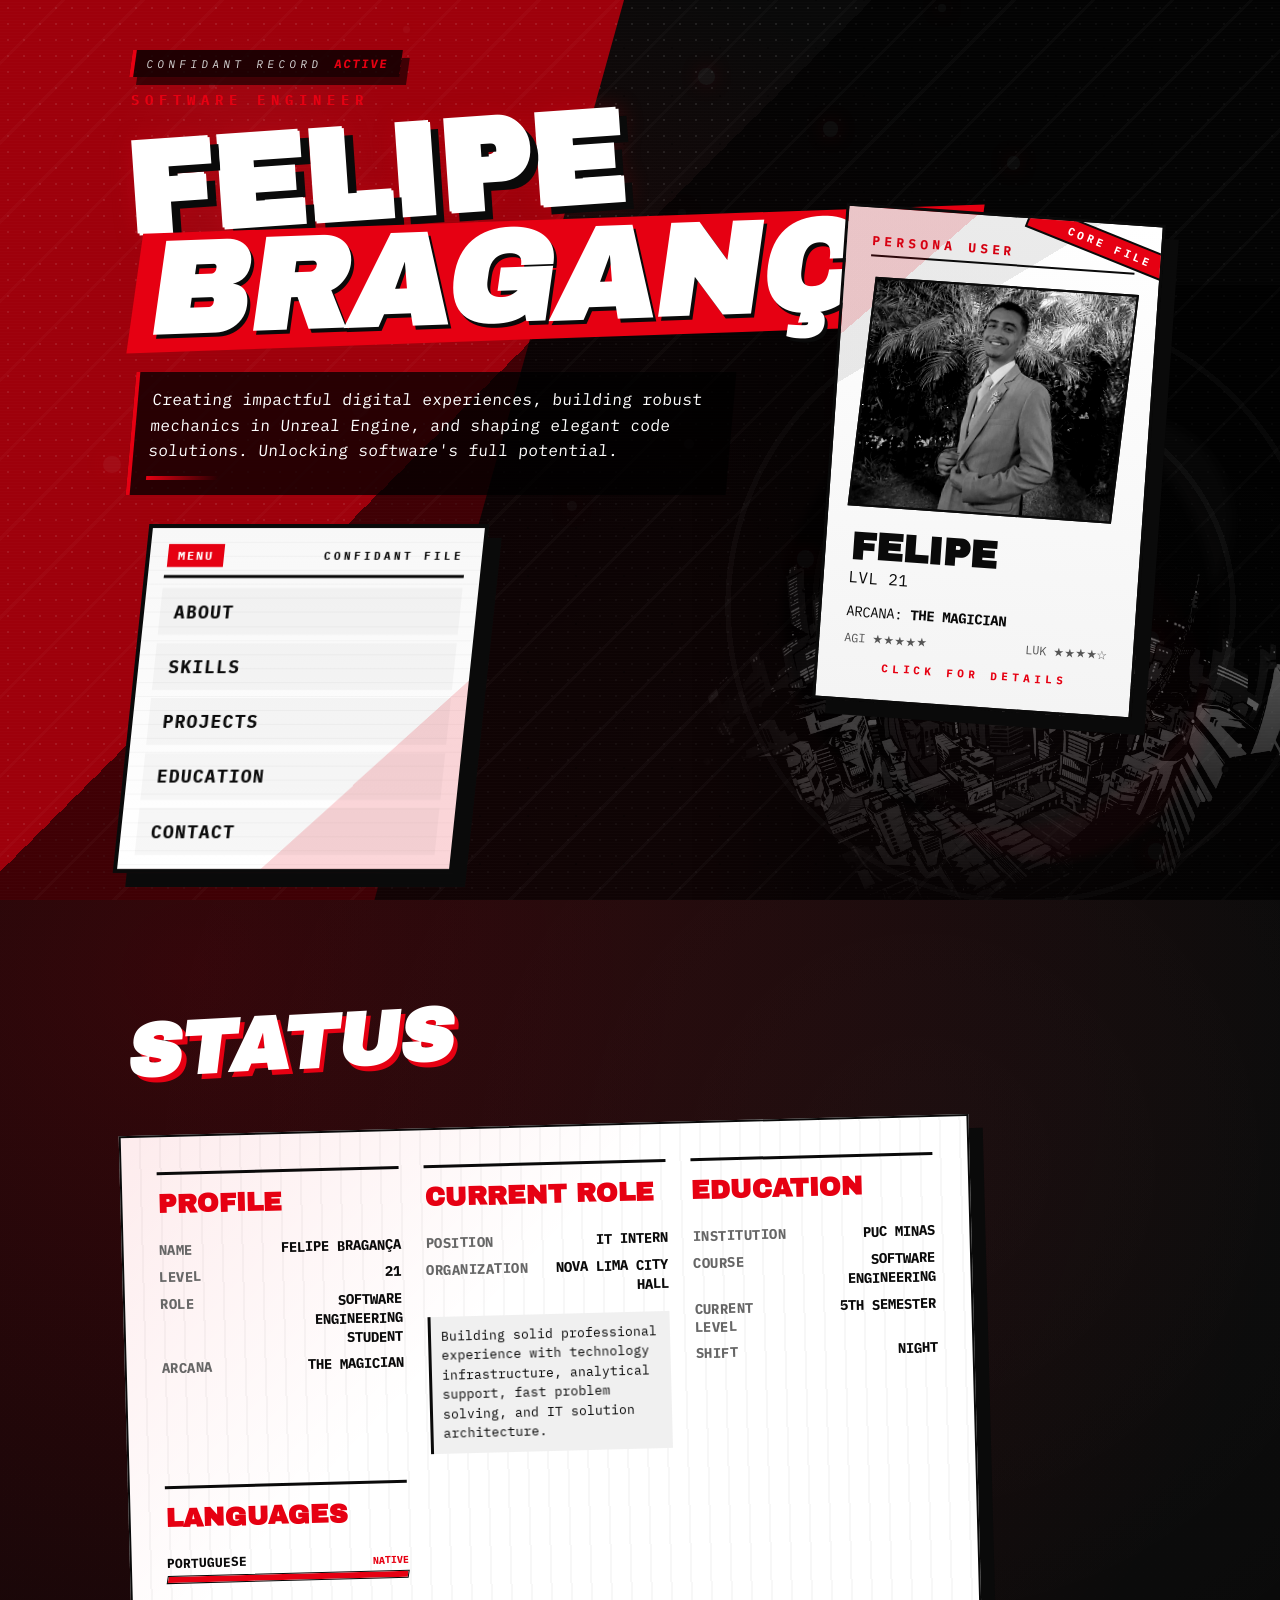
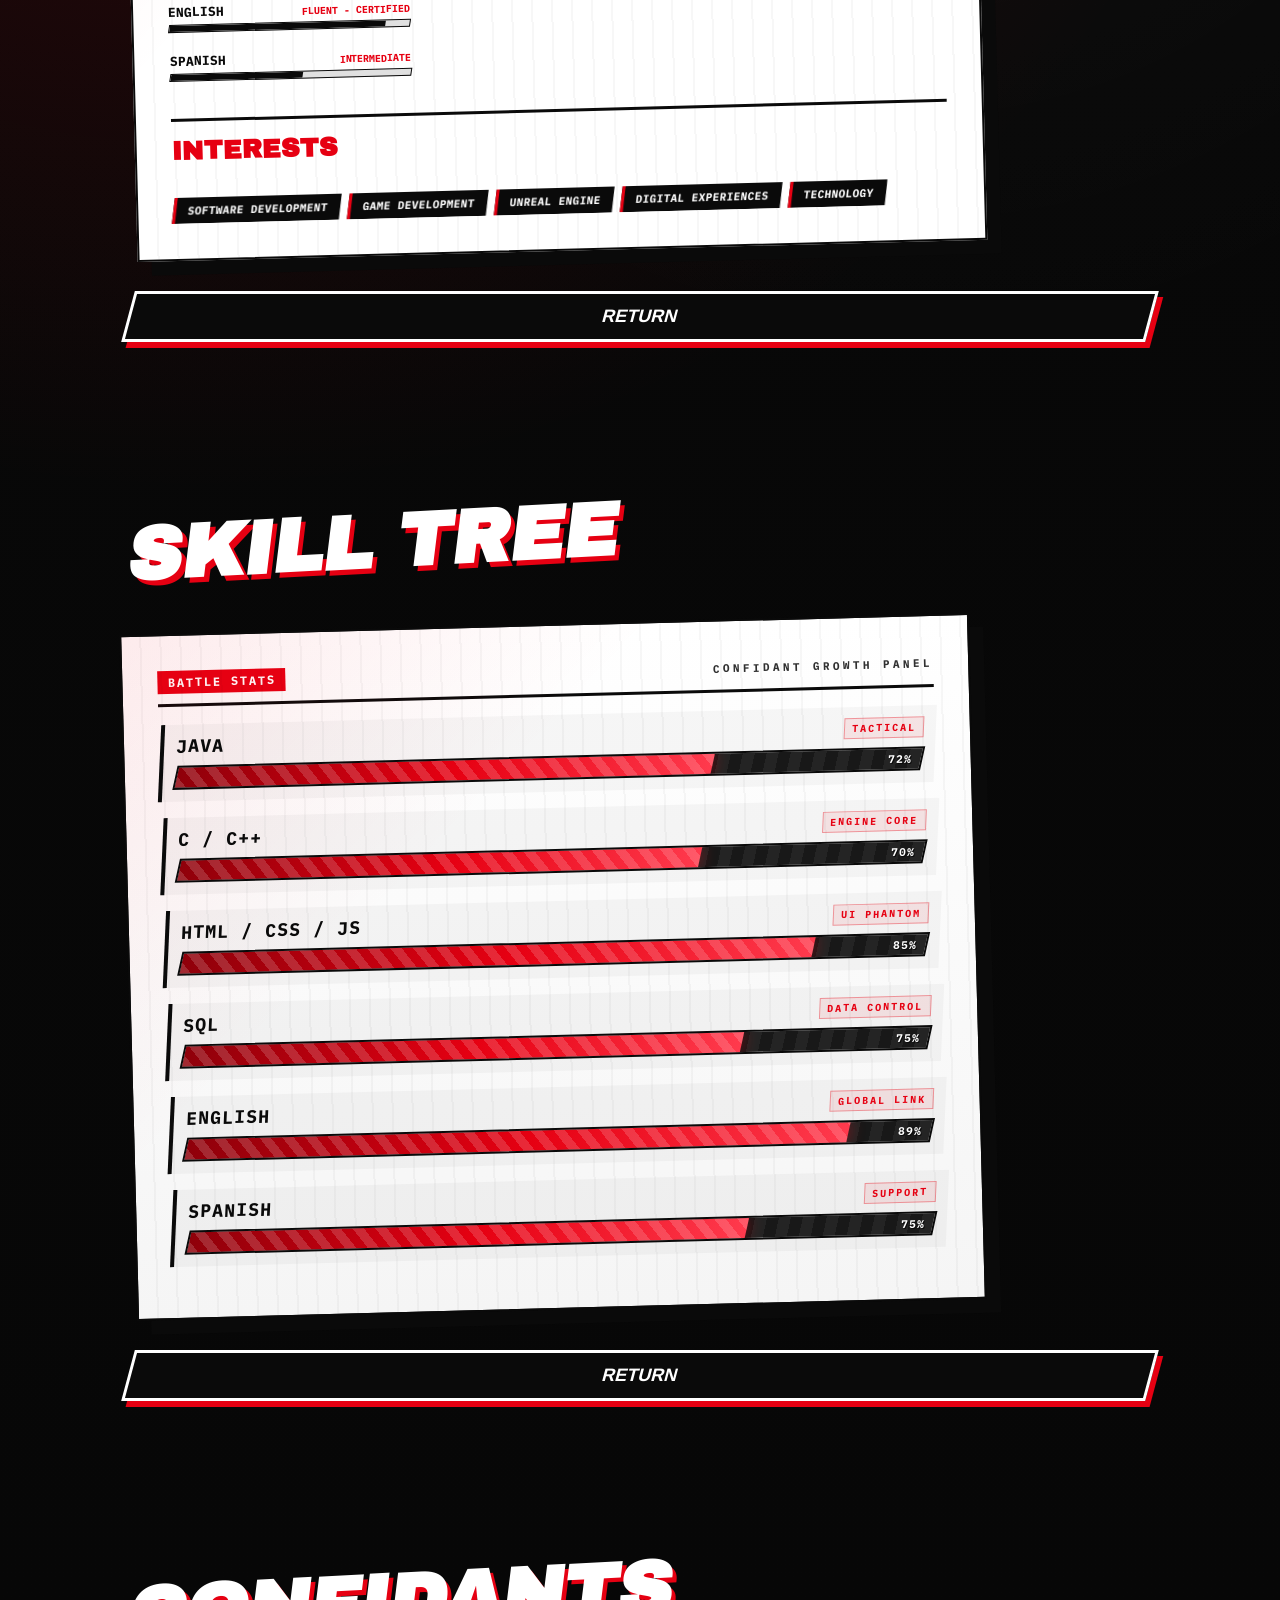
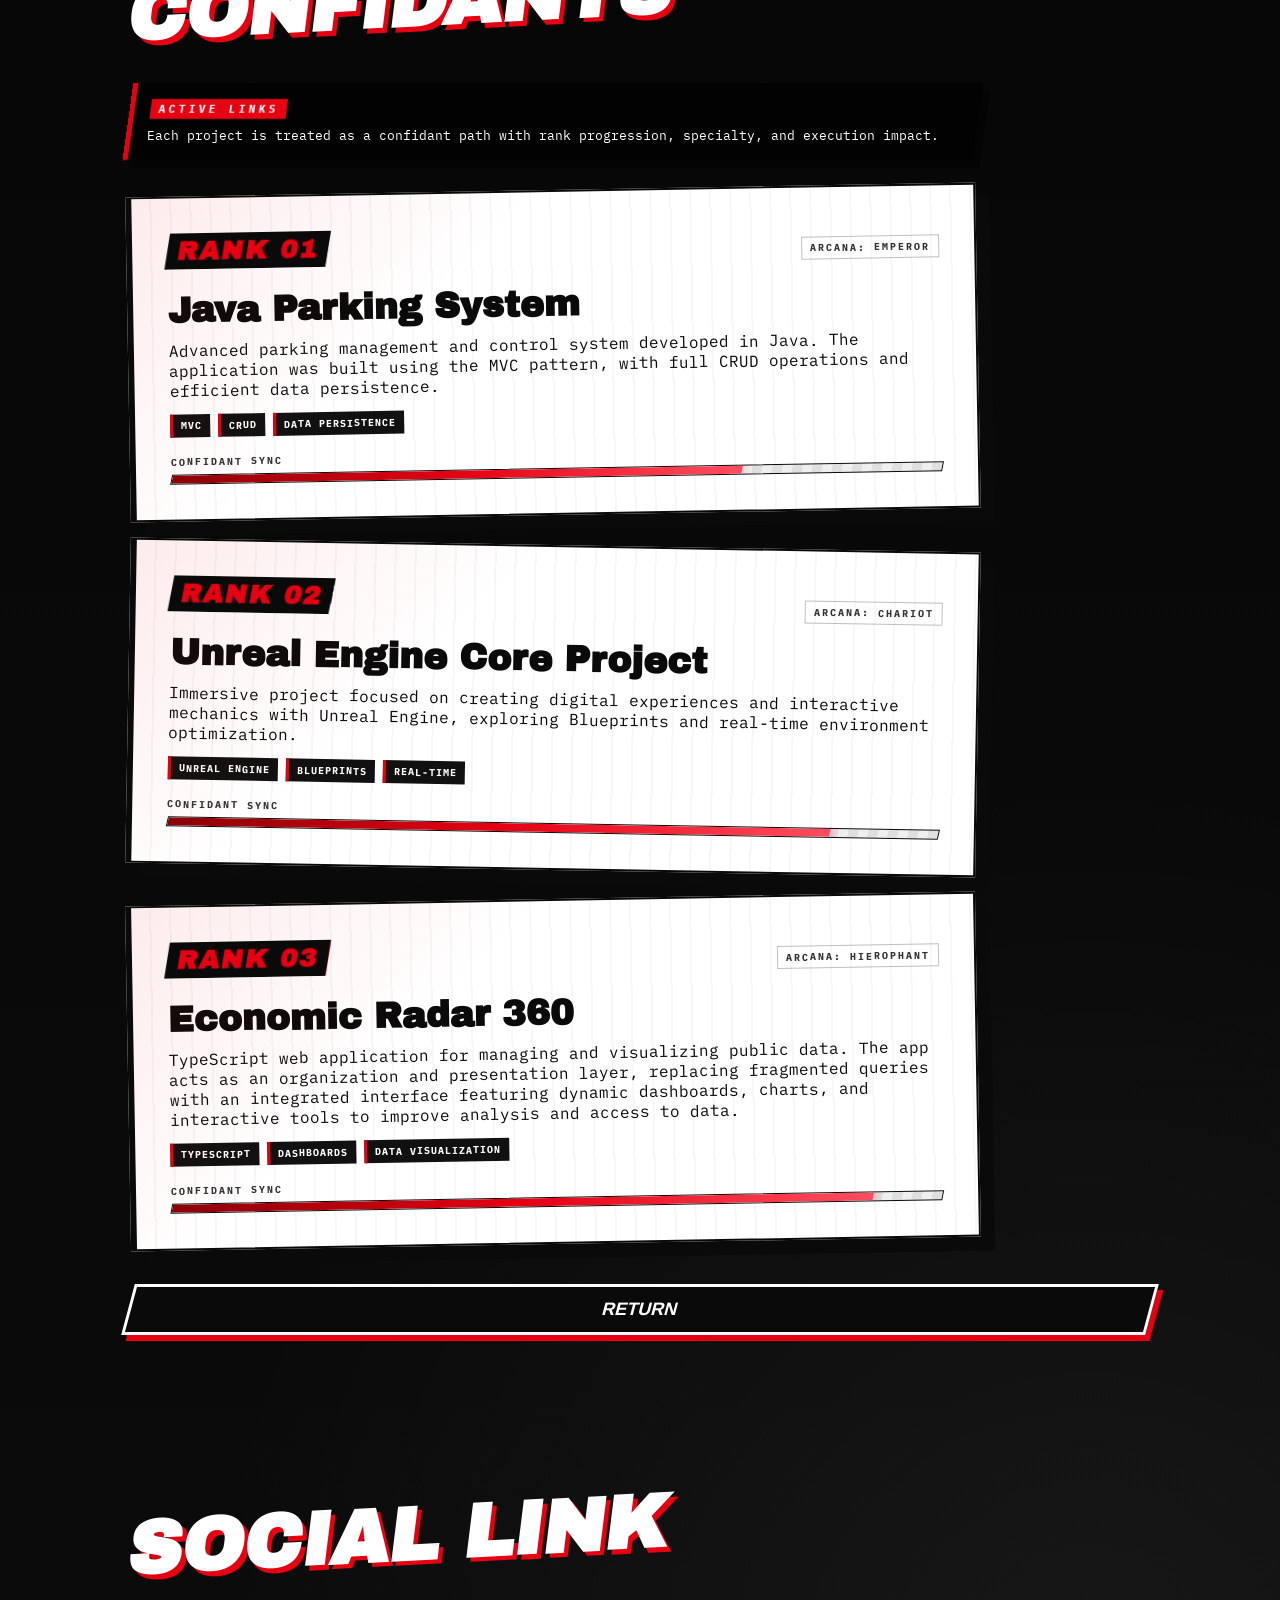
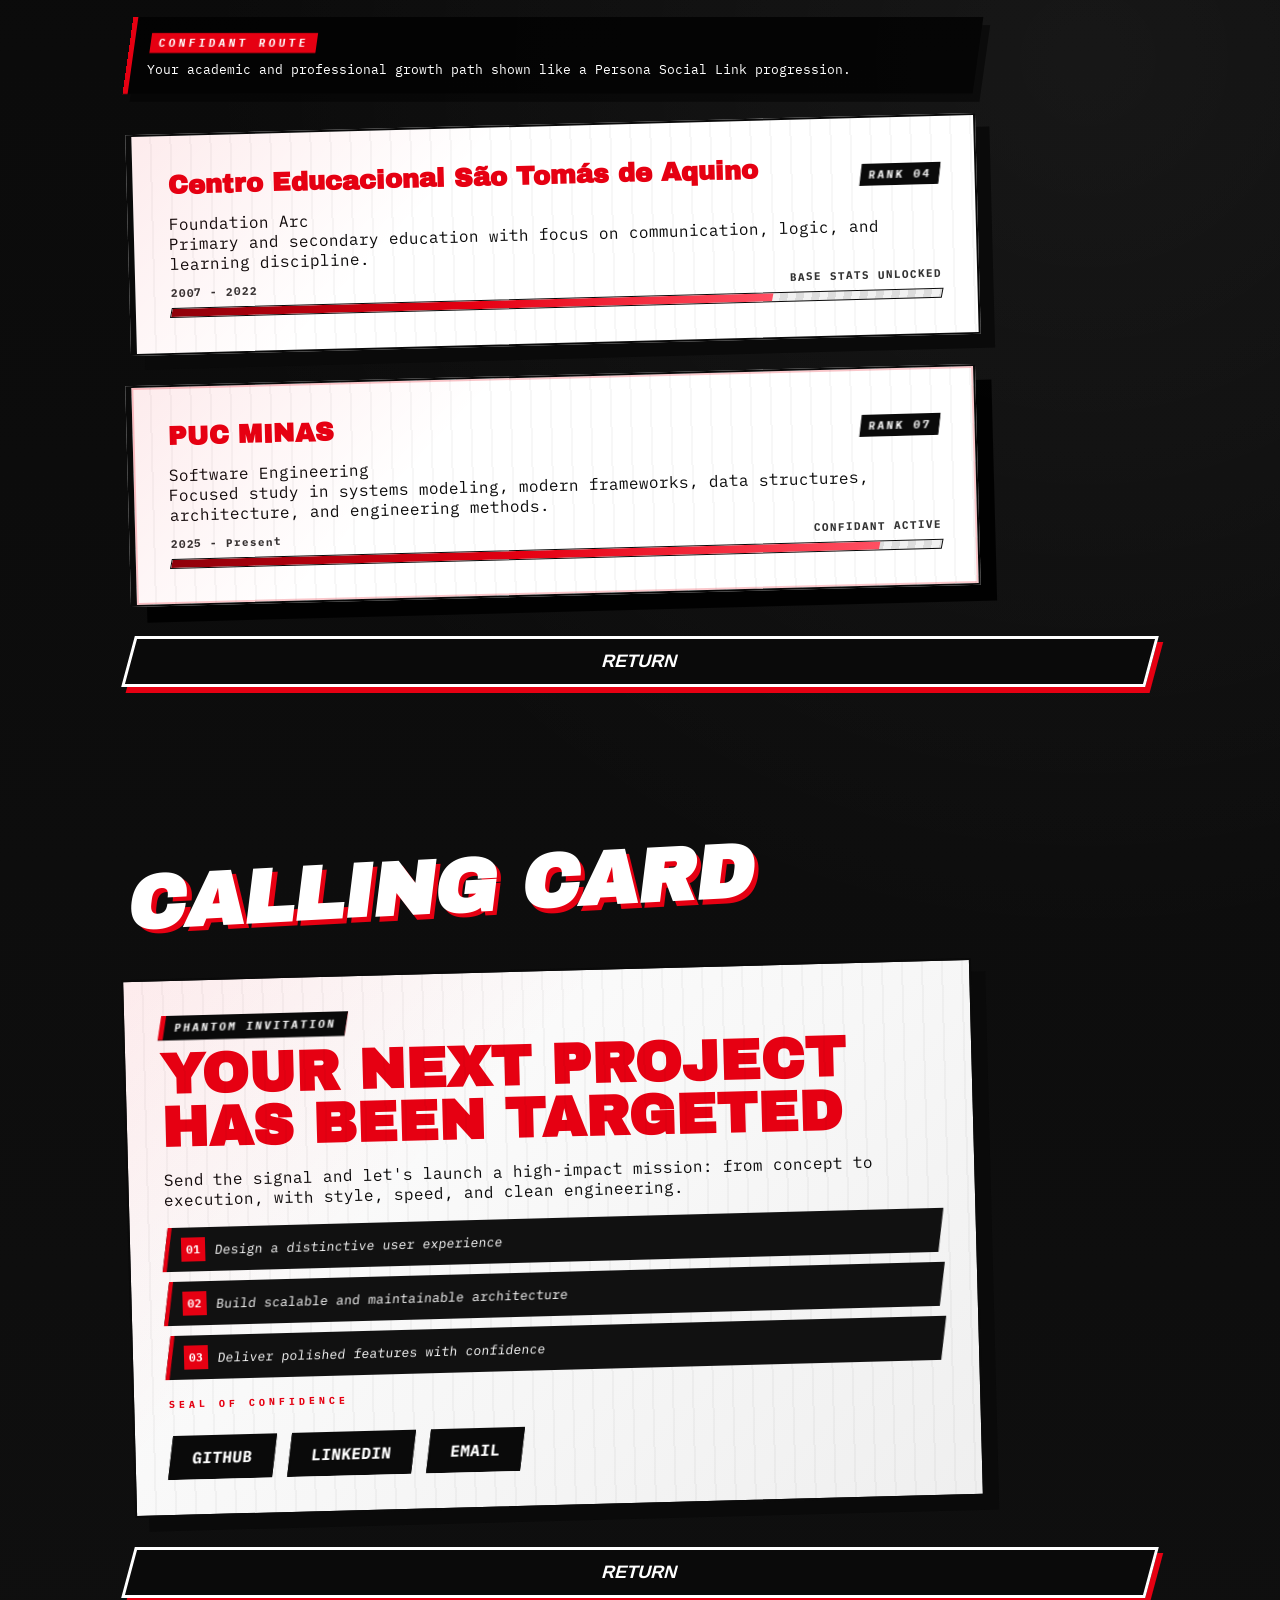
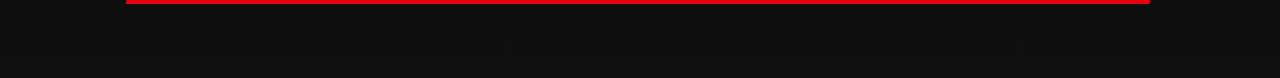
==== persona.html @ ff1d89d4 "Overwrite with latest Persona 5 CV Co-authored-by: Copilot <223556219+Copilot@users.noreply.github.c" ====
<!DOCTYPE html>
<html lang="en">
<head>
    <meta charset="UTF-8">
    <meta name="viewport" content="width=device-width, initial-scale=1.0">
    <title>Felipe Bragança | Software Engineer</title>
    <meta name="description" content="Interactive Persona 5-inspired portfolio - Felipe Bragança">
    <link rel="stylesheet" href="css/persona.css">
    <link rel="preconnect" href="https://fonts.googleapis.com">
    <link rel="preconnect" href="https://fonts.gstatic.com" crossorigin>
    <link href="https://fonts.googleapis.com/css2?family=Archivo+Black&family=IBM+Plex+Mono:wght@400;600;700&display=swap" rel="stylesheet">
</head>
<body>

    <!-- LOADING SCREEN -->
    <div id="loading-screen">
        <div class="loading-wrapper">
            <div class="loading-cuts">
                <span></span>
                <span></span>
                <span></span>
            </div>
            <div class="dancing-text">
                <span style="--i:1">T</span>
                <span style="--i:2">A</span>
                <span style="--i:3">K</span>
                <span style="--i:4">E</span>
                <span class="space"></span>
                <span style="--i:5">Y</span>
                <span style="--i:6">O</span>
                <span style="--i:7">U</span>
                <span style="--i:8">R</span>
                <span class="space"></span>
                <span style="--i:9">T</span>
                <span style="--i:10">I</span>
                <span style="--i:11">M</span>
                <span style="--i:12">E</span>
            </div>
            <div class="loading-hud">
                <div class="loading-bar-container">
                    <div class="loading-bar-fill"></div>
                </div>
                <div class="loading-percent">0%</div>
                <div class="loading-star"></div>
            </div>
            <p class="loading-subtitle">BOOTING CONFIDANT SYSTEM</p>
            <p class="loading-tip">Loading phantom interface...</p>
            <div class="loading-impact"></div>
        </div>
    </div>

    <div id="particles-container"></div>
    <div id="noise-layer"></div>

    <!-- SLASH TRANSITION EFFECT -->
    <div id="slash-transition">
        <span class="slash red"></span>
        <span class="slash black"></span>
        <span class="slash white"></span>
    </div>

    <div id="background">
        <div class="bg-red"></div>
        <div class="bg-pattern"></div>
        <div class="bg-halftone"></div>
        <div class="bg-stripes"></div>
        <div class="bg-rings"></div>
        <div class="bg-ink"></div>
    </div>
    <div class="bg-persona-art"></div>

    <main>
        <!-- HERO SECTION -->
        <section id="hero">
            <div class="hero-content">
                <div class="hero-statusline">
                    <span>CONFIDANT RECORD</span>
                    <strong>ACTIVE</strong>
                </div>
                <p class="rank">SOFTWARE ENGINEER</p>
                <h1 class="hero-name">
                    FELIPE <span>BRAGANÇA</span>
                </h1>
                <p class="hero-text">
                    Creating impactful digital experiences, building robust mechanics in Unreal Engine, and shaping elegant code solutions. Unlocking software's full potential.
                </p>
                <nav class="main-menu" aria-label="Primary navigation">
                    <div class="main-menu-top">
                        <span class="menu-badge">MENU</span>
                        <span class="menu-system">CONFIDANT FILE</span>
                    </div>
                    <a href="#about" class="menu-btn active">
                        <span class="menu-label">ABOUT</span>
                        <span class="menu-arrow">▶</span>
                    </a>
                    <a href="#skills" class="menu-btn">
                        <span class="menu-label">SKILLS</span>
                        <span class="menu-arrow">▶</span>
                    </a>
                    <a href="#projects" class="menu-btn">
                        <span class="menu-label">PROJECTS</span>
                        <span class="menu-arrow">▶</span>
                    </a>
                    <a href="#education" class="menu-btn">
                        <span class="menu-label">EDUCATION</span>
                        <span class="menu-arrow">▶</span>
                    </a>
                    <a href="#contact" class="menu-btn">
                        <span class="menu-label">CONTACT</span>
                        <span class="menu-arrow">▶</span>
                    </a>
                </nav>
            </div>

            <div class="persona-card" role="button" tabindex="0" aria-haspopup="dialog" aria-controls="persona-modal">
                <div class="card-header">PERSONA USER</div>
                <div class="persona-core">CORE FILE</div>
                <div class="profile-image">
                    <img src="assets/images/persona-profile.jpeg" alt="Felipe Bragança">
                </div>
                <h2>FELIPE</h2>
                <p>LVL 21</p>
                <div class="arcana">
                    ARCANA: <strong>THE MAGICIAN</strong>
                </div>
                <div class="stats-badge">
                    <span>AGI ★★★★★</span>
                    <span>LUK ★★★★☆</span>
                </div>
                <p class="persona-card-hint">CLICK FOR DETAILS</p>
            </div>
        </section>

        <!-- ABOUT SECTION -->
        <section class="page" id="about">
            <h2>STATUS</h2>
            <div class="content-card persona-status">
                <div class="status-block">
                    <h3>PROFILE</h3>
                    <div class="status-line"><span>NAME</span><strong>FELIPE BRAGANÇA</strong></div>
                    <div class="status-line"><span>LEVEL</span><strong>21</strong></div>
                    <div class="status-line"><span>ROLE</span><strong>SOFTWARE ENGINEERING STUDENT</strong></div>
                    <div class="status-line"><span>ARCANA</span><strong>THE MAGICIAN</strong></div>
                </div>

                <div class="status-block">
                    <h3>CURRENT ROLE</h3>
                    <div class="status-line"><span>POSITION</span><strong>IT INTERN</strong></div>
                    <div class="status-line"><span>ORGANIZATION</span><strong>NOVA LIMA CITY HALL</strong></div>
                    <div class="status-description">
                        Building solid professional experience with technology infrastructure, analytical support, fast problem solving, and IT solution architecture.
                    </div>
                </div>

                <div class="status-block">
                    <h3>EDUCATION</h3>
                    <div class="status-line"><span>INSTITUTION</span><strong>PUC MINAS</strong></div>
                    <div class="status-line"><span>COURSE</span><strong>SOFTWARE ENGINEERING</strong></div>
                    <div class="status-line"><span>CURRENT LEVEL</span><strong>5TH SEMESTER</strong></div>
                    <div class="status-line"><span>SHIFT</span><strong>NIGHT</strong></div>
                </div>

                <div class="status-block">
                    <h3>LANGUAGES</h3>
                    <div class="language-item">
                        <div class="language-header">
                            <span>PORTUGUESE</span>
                            <small>NATIVE</small>
                        </div>
                        <div class="language-bar"><div class="language-fill native" style="width: 100%"></div></div>
                    </div>
                    <div class="language-item">
                        <div class="language-header">
                            <span>ENGLISH</span>
                            <small>FLUENT - CERTIFIED</small>
                        </div>
                        <div class="language-bar"><div class="language-fill english" style="width: 90%"></div></div>
                    </div>
                    <div class="language-item">
                        <div class="language-header">
                            <span>SPANISH</span>
                            <small>INTERMEDIATE</small>
                        </div>
                        <div class="language-bar"><div class="language-fill spanish" style="width: 55%"></div></div>
                    </div>
                </div>

                <div class="status-block interests-block">
                    <h3>INTERESTS</h3>
                    <div class="tags">
                        <span>SOFTWARE DEVELOPMENT</span>
                        <span>GAME DEVELOPMENT</span>
                        <span>UNREAL ENGINE</span>
                        <span>DIGITAL EXPERIENCES</span>
                        <span>TECHNOLOGY</span>
                    </div>
                </div>
            </div>
            <button class="return-button">RETURN</button>
        </section>

        <!-- SKILLS SECTION -->
        <section class="page" id="skills">
            <h2>SKILL TREE</h2>
            <div class="content-card skill-tree-card">
                <div class="skill-tree-header">
                    <span class="skill-tree-tag">BATTLE STATS</span>
                    <span class="skill-tree-note">CONFIDANT GROWTH PANEL</span>
                </div>
                <div class="skill">
                    <div class="skill-head">
                        <span>JAVA</span>
                        <small>TACTICAL</small>
                    </div>
                    <div class="bar"><div class="fill" data-level="72"></div><b class="skill-value">0%</b></div>
                </div>
                <div class="skill">
                    <div class="skill-head">
                        <span>C / C++</span>
                        <small>ENGINE CORE</small>
                    </div>
                    <div class="bar"><div class="fill" data-level="70"></div><b class="skill-value">0%</b></div>
                </div>
                <div class="skill">
                    <div class="skill-head">
                        <span>HTML / CSS / JS</span>
                        <small>UI PHANTOM</small>
                    </div>
                    <div class="bar"><div class="fill" data-level="85"></div><b class="skill-value">0%</b></div>
                </div>
                <div class="skill">
                    <div class="skill-head">
                        <span>SQL</span>
                        <small>DATA CONTROL</small>
                    </div>
                    <div class="bar"><div class="fill" data-level="75"></div><b class="skill-value">0%</b></div>
                </div>
                <div class="skill">
                    <div class="skill-head">
                        <span>ENGLISH</span>
                        <small>GLOBAL LINK</small>
                    </div>
                    <div class="bar"><div class="fill" data-level="89"></div><b class="skill-value">0%</b></div>
                </div>
                <div class="skill">
                    <div class="skill-head">
                        <span>SPANISH</span>
                        <small>SUPPORT</small>
                    </div>
                    <div class="bar"><div class="fill" data-level="75"></div><b class="skill-value">0%</b></div>
                </div>
            </div>
            <button class="return-button">RETURN</button>
        </section>

        <!-- PROJECTS SECTION -->
        <section class="page" id="projects">
            <h2>CONFIDANTS</h2>
            <div class="projects-grid">
                <div class="confidants-hud">
                    <span class="confidants-hud-tag">ACTIVE LINKS</span>
                    <p>Each project is treated as a confidant path with rank progression, specialty, and execution impact.</p>
                </div>
                <div class="content-card project">
                    <div class="confidant-top">
                        <h3 class="rank-badge">RANK 01</h3>
                        <span class="confidant-arcana">ARCANA: EMPEROR</span>
                    </div>
                    <h4>Java Parking System</h4>
                    <p>Advanced parking management and control system developed in Java. The application was built using the MVC pattern, with full CRUD operations and efficient data persistence.</p>
                    <ul class="confidant-tags">
                        <li>MVC</li>
                        <li>CRUD</li>
                        <li>DATA PERSISTENCE</li>
                    </ul>
                    <div class="confidant-link-meter">
                        <span>CONFIDANT SYNC</span>
                        <div class="link-meter"><b class="link-fill rank-01"></b></div>
                    </div>
                </div>
                <div class="content-card project">
                    <div class="confidant-top">
                        <h3 class="rank-badge">RANK 02</h3>
                        <span class="confidant-arcana">ARCANA: CHARIOT</span>
                    </div>
                    <h4>Unreal Engine Core Project</h4>
                    <p>Immersive project focused on creating digital experiences and interactive mechanics with Unreal Engine, exploring Blueprints and real-time environment optimization.</p>
                    <ul class="confidant-tags">
                        <li>UNREAL ENGINE</li>
                        <li>BLUEPRINTS</li>
                        <li>REAL-TIME</li>
                    </ul>
                    <div class="confidant-link-meter">
                        <span>CONFIDANT SYNC</span>
                        <div class="link-meter"><b class="link-fill rank-02"></b></div>
                    </div>
                </div>
                <div class="content-card project">
                    <div class="confidant-top">
                        <h3 class="rank-badge">RANK 03</h3>
                        <span class="confidant-arcana">ARCANA: HIEROPHANT</span>
                    </div>
                    <h4>Economic Radar 360</h4>
                    <p>TypeScript web application for managing and visualizing public data. The app acts as an organization and presentation layer, replacing fragmented queries with an integrated interface featuring dynamic dashboards, charts, and interactive tools to improve analysis and access to data.</p>
                    <ul class="confidant-tags">
                        <li>TYPESCRIPT</li>
                        <li>DASHBOARDS</li>
                        <li>DATA VISUALIZATION</li>
                    </ul>
                    <div class="confidant-link-meter">
                        <span>CONFIDANT SYNC</span>
                        <div class="link-meter"><b class="link-fill rank-03"></b></div>
                    </div>
                </div>
            </div>
            <button class="return-button">RETURN</button>
        </section>

        <!-- EDUCATION SECTION -->
        <section class="page" id="education">
            <h2>SOCIAL LINK</h2>
            <div class="education-grid">
                <div class="social-link-hud">
                    <span class="social-link-badge">CONFIDANT ROUTE</span>
                    <p>Your academic and professional growth path shown like a Persona Social Link progression.</p>
                </div>
                <div class="content-card social-link-card">
                    <div class="social-link-top">
                        <h3>Centro Educacional São Tomás de Aquino</h3>
                        <span class="social-rank">RANK 04</span>
                    </div>
                    <p class="accent-text">Foundation Arc</p>
                    <p>Primary and secondary education with focus on communication, logic, and learning discipline.</p>
                    <div class="social-meta">
                        <span>2007 - 2022</span>
                        <span>BASE STATS UNLOCKED</span>
                    </div>
                    <div class="social-link-meter">
                        <b style="width: 78%"></b>
                    </div>
                </div>
                <div class="content-card social-link-card active-link">
                    <div class="social-link-top">
                        <h3>PUC MINAS</h3>
                        <span class="social-rank">RANK 07</span>
                    </div>
                    <p class="accent-text">Software Engineering</p>
                    <p>Focused study in systems modeling, modern frameworks, data structures, architecture, and engineering methods.</p>
                    <div class="social-meta">
                        <span>2025 - Present</span>
                        <span>CONFIDANT ACTIVE</span>
                    </div>
                    <div class="social-link-meter">
                        <b style="width: 92%"></b>
                    </div>
                </div>
            </div>
            <button class="return-button">RETURN</button>
        </section>

        <!-- CONTACT SECTION -->
        <section class="page" id="contact">
            <h2>CALLING CARD</h2>
            <div class="content-card calling-card-box">
                <div class="calling-stamp">PHANTOM INVITATION</div>
                <h3>YOUR NEXT PROJECT HAS BEEN TARGETED</h3>
                <p>Send the signal and let's launch a high-impact mission: from concept to execution, with style, speed, and clean engineering.</p>
                <ul class="calling-objectives">
                    <li><span>01</span> Design a distinctive user experience</li>
                    <li><span>02</span> Build scalable and maintainable architecture</li>
                    <li><span>03</span> Deliver polished features with confidence</li>
                </ul>
                <div class="calling-seal">SEAL OF CONFIDENCE</div>
                <div class="links-group">
                    <a href="https://github.com/F3LP5-B" target="_blank" class="contact-link">GITHUB</a>
                    <a href="https://linkedin.com/in/felipe-bragança-godinho-a7a882277/" target="_blank" class="contact-link">LINKEDIN</a>
                    <a href="mailto:felipegodinho183@gmail.com" class="contact-link">EMAIL</a>
                </div>
            </div>
            <button class="return-button">RETURN</button>
        </section>
    </main>

    <div id="persona-modal" aria-hidden="true">
        <div class="persona-modal-backdrop"></div>
        <div class="persona-modal-panel" role="dialog" aria-modal="true" aria-labelledby="persona-modal-title">
            <button class="persona-modal-close" type="button" aria-label="Close details">×</button>
            <div class="persona-modal-card">
                <div class="card-header">PERSONA STATUS</div>
                <div class="profile-image">
                    <img src="assets/images/persona-profile.jpeg" alt="Felipe Bragança">
                </div>
                <h2 id="persona-modal-title">FELIPE</h2>
                <p>LVL 21</p>
                <div class="arcana">
                    ARCANA: <strong>THE MAGICIAN</strong>
                </div>
                <div class="stats-badge">
                    <span>AGI ★★★★★</span>
                    <span>LUK ★★★★☆</span>
                </div>
            </div>
            <div class="persona-modal-info">
                <h3>ADDITIONAL INFO</h3>
                <div class="persona-info-grid">
                    <div class="persona-info-item">
                        <span>ROLE</span>
                        <strong>Software Engineer</strong>
                    </div>
                    <div class="persona-info-item">
                        <span>FOCUS</span>
                        <strong>Games, Web, Systems</strong>
                    </div>
                    <div class="persona-info-item">
                        <span>SUPPORT</span>
                        <strong>Unreal Engine / Java / JS</strong>
                    </div>
                    <div class="persona-info-item">
                        <span>MISSION</span>
                        <strong>Build elegant digital experiences</strong>
                    </div>
                </div>
                <p class="persona-modal-text">
                    Card analysis complete. This unit excels at creative problem solving, fast learning, and high-impact execution.
                </p>
            </div>
        </div>
    </div>

    <script src="js/persona.js"></script>
</body>
</html>
---- css/persona.css ----
* {
    margin: 0;
    padding: 0;
    box-sizing: border-box;
}

html {
    scroll-behavior: smooth;
}

:root {
    --red: #e60012;
    --dark-red: #9e000b;
    --black: #0a0a0a;
    --white: #ffffff;
    --gray: #aaaaaa;
    --mx: 0;
    --my: 0;
}

body {
    background:
        radial-gradient(circle at 15% 15%, rgba(230, 0, 18, 0.2), transparent 20%),
        radial-gradient(circle at 85% 75%, rgba(255, 255, 255, 0.05), transparent 18%),
        radial-gradient(circle at 72% 18%, rgba(255, 255, 255, 0.03), transparent 15%),
        linear-gradient(180deg, #090909 0%, #070707 50%, #0f0f0f 100%);
    color: var(--white);
    font-family: "IBM Plex Mono", monospace;
    overflow-x: hidden;
}

#particles-container,
#noise-layer {
    position: fixed;
    inset: 0;
    z-index: -1;
    pointer-events: none;
}

#noise-layer {
    background: radial-gradient(circle at 20% 20%, rgba(255,255,255,0.07), transparent 12%),
                radial-gradient(circle at 80% 80%, rgba(255,255,255,0.05), transparent 15%),
                repeating-linear-gradient(0deg, rgba(255,255,255,0.02), rgba(255,255,255,0.02) 1px, transparent 1px, transparent 3px);
    opacity: 0.5;
    mix-blend-mode: screen;
}

#particles-container {
    animation: driftScene 18s linear infinite;
}

.particle {
    position: absolute;
    border-radius: 50%;
    opacity: 0.72;
    mix-blend-mode: screen;
    background: rgba(255, 255, 255, 0.12);
    box-shadow: 0 0 18px rgba(230, 0, 18, 0.3);
    animation: floatParticle var(--p-speed) ease-in-out infinite alternate;
}

@keyframes driftScene {
    0% { transform: translateX(0); }
    100% { transform: translateX(-160px); }
}

@keyframes floatParticle {
    0% { transform: translateY(0) scale(1); }
    100% { transform: translateY(-18px) scale(1.08); }
}

/* ================================================= */
/* LOADING SCREEN DESIGN FIXED */
/* ================================================= */
#loading-screen {
    position: fixed;
    inset: 0;
    background:
        radial-gradient(circle at 20% 20%, rgba(230, 0, 18, 0.22), transparent 28%),
        radial-gradient(circle at 80% 78%, rgba(255, 255, 255, 0.06), transparent 20%),
        linear-gradient(180deg, #040404 0%, #0a0a0a 100%);
    display: flex;
    justify-content: center;
    align-items: center;
    z-index: 9999;
    transition: opacity 0.5s ease;
    overflow: hidden;
}

.loading-wrapper {
    display: flex;
    flex-direction: column;
    align-items: center;
    gap: 20px;
    position: relative;
    padding: 20px 28px;
    border: 2px solid rgba(255, 255, 255, 0.22);
    background: rgba(0, 0, 0, 0.45);
    box-shadow: 16px 16px 0 rgba(230, 0, 18, 0.35);
}

.loading-cuts {
    position: absolute;
    inset: -18% -30%;
    pointer-events: none;
}

.loading-cuts span {
    position: absolute;
    left: -30%;
    width: 160%;
    height: 12px;
    background: linear-gradient(90deg, transparent 0 12%, rgba(255, 255, 255, 0.22) 12% 18%, transparent 18% 100%);
    transform: rotate(-14deg) translateX(-30%);
    animation: loadingCut 1.5s linear infinite;
}

.loading-cuts span:nth-child(1) { top: 16%; animation-delay: 0s; }
.loading-cuts span:nth-child(2) { top: 46%; animation-delay: 0.2s; opacity: 0.7; }
.loading-cuts span:nth-child(3) { top: 76%; animation-delay: 0.4s; opacity: 0.5; }

.dancing-text {
    display: flex;
    gap: 4px;
    margin-bottom: 10px;
    position: relative;
    isolation: isolate;
}

.dancing-text span {
    font-family: "Archivo Black", sans-serif;
    font-size: clamp(32px, 6vw, 75px);
    color: var(--white);
    background: var(--black);
    padding: 0 10px;
    border: 3px solid var(--white);
    text-shadow: 4px 4px 0px var(--red);
    display: inline-block;
    animation: p5LetterJump 0.4s infinite alternate ease-in-out;
    animation-delay: calc(var(--i) * 0.04s);
}

.dancing-text .space {
    width: 20px;
    border: none;
    background: none;
    animation: none;
}

.dancing-text span:nth-child(even) {
    transform: rotate(-6deg);
    background: var(--red);
    text-shadow: 4px 4px 0px var(--black);
}

.dancing-text span:nth-child(odd) {
    transform: rotate(4deg);
}

.dancing-text.glitch span {
    text-shadow:
        -3px 0 rgba(0, 255, 255, 0.75),
        3px 0 rgba(255, 0, 90, 0.75),
        4px 4px 0 var(--red);
    animation:
        p5LetterJump 0.22s infinite alternate steps(2),
        letterGlitch 0.16s infinite steps(2);
}

.dancing-text.glitch .space {
    animation: none;
    text-shadow: none;
}

.loading-hud {
    display: flex;
    align-items: center;
    gap: 15px;
    transform: skew(-15deg);
    width: 100%;
    justify-content: center;
}

.loading-star {
    width: 32px;
    height: 32px;
    position: relative;
    color: var(--white);
    display: grid;
    place-items: center;
}

.loading-star::before {
    content: "✦";
    font-size: 24px;
    color: var(--red);
    text-shadow: 0 0 18px rgba(230, 0, 18, 0.65);
    animation: p5StarSpin 2.2s linear infinite;
}

.loading-percent {
    min-width: 54px;
    text-align: center;
    font-family: "Archivo Black", sans-serif;
    font-size: 22px;
    color: var(--white);
    text-shadow: 3px 3px 0 var(--red);
}

.loading-bar-container {
    width: 300px;
    height: 16px;
    border: 3px solid var(--white);
    background: #111;
    overflow: hidden;
    box-shadow: 6px 6px 0px var(--red);
}

.loading-bar-fill {
    height: 100%;
    width: 0%;
    background: var(--red);
    background-image: repeating-linear-gradient(45deg, transparent, transparent 10px, rgba(0, 0, 0, 0.3) 10px, rgba(0, 0, 0, 0.3) 20px);
    background-size: 40px 40px;
    animation: stripeMove 0.6s linear infinite;
}

.loading-subtitle {
    font-size: 11px;
    letter-spacing: 6px;
    color: var(--gray);
    text-transform: uppercase;
}

.loading-tip {
    font-size: 11px;
    letter-spacing: 2px;
    color: #e0e0e0;
    background: rgba(0, 0, 0, 0.72);
    border-left: 3px solid var(--red);
    padding: 5px 9px;
    transform: skew(-8deg);
}

.loading-impact {
    position: absolute;
    inset: 50% auto auto 50%;
    width: min(42vw, 520px);
    aspect-ratio: 1;
    transform: translate(-50%, -50%) scale(0.28);
    opacity: 0;
    pointer-events: none;
    z-index: -1;
}

.loading-impact::before,
.loading-impact::after {
    content: "";
    position: absolute;
    inset: 0;
}

.loading-impact::before {
    background:
        radial-gradient(circle, rgba(255,255,255,0.95) 0 10%, rgba(255,255,255,0.2) 18%, transparent 56%),
        radial-gradient(circle, transparent 0 28%, rgba(230,0,18,0.5) 28% 31%, transparent 31% 50%, rgba(255,255,255,0.35) 50% 52%, transparent 52%);
}

.loading-impact::after {
    inset: 12%;
    background:
        repeating-conic-gradient(from -8deg, rgba(230,0,18,0.38) 0 10deg, transparent 10deg 22deg),
        radial-gradient(circle, transparent 0 56%, rgba(255,255,255,0.32) 56% 58%, transparent 58%);
    mix-blend-mode: screen;
}

.loading-impact.active {
    animation: loadingImpact 0.42s cubic-bezier(0.2, 0.9, 0.2, 1) forwards;
}


@keyframes p5LetterJump {
    0% { transform: translateY(0); }
    100% { transform: translateY(-10px); }
}

@keyframes stripeMove {
    0% { background-position: 0 0; }
    100% { background-position: 40px 0; }
}

@keyframes p5StarSpin {
    0% { transform: rotate(0deg); }
    100% { transform: rotate(360deg); }
}

@keyframes loadingCut {
    0% { transform: rotate(-14deg) translateX(-34%); opacity: 0; }
    20% { opacity: 0.9; }
    100% { transform: rotate(-14deg) translateX(34%); opacity: 0; }
}

@keyframes letterGlitch {
    0% { transform: translate(0, 0) skew(0deg); }
    30% { transform: translate(-2px, 1px) skew(-4deg); }
    60% { transform: translate(2px, -1px) skew(4deg); }
    100% { transform: translate(0, 0) skew(0deg); }
}

@keyframes loadingImpact {
    0% { opacity: 0; transform: translate(-50%, -50%) scale(0.28) rotate(-8deg); }
    35% { opacity: 1; }
    100% { opacity: 0; transform: translate(-50%, -50%) scale(1.06) rotate(10deg); }
}

/* ================================================= */
/* BACKGROUNDS & STRUCT */
/* ================================================= */
#background {
    position: fixed;
    inset: 0;
    z-index: -3;
    overflow: hidden;
    transform: translate3d(calc(var(--mx) * 0.02px), calc(var(--my) * 0.02px), 0);
}

.bg-red {
    position: absolute;
    width: 65%;
    height: 100%;
    background: var(--dark-red);
    clip-path: polygon(0 0, 75% 0, 45% 100%, 0 100%);
    animation: redDrift 14s ease-in-out infinite alternate;
}

.bg-pattern {
    position: absolute;
    inset: 0;
    background-image:
        radial-gradient(rgba(255, 255, 255, 0.12) 1px, transparent 1px),
        radial-gradient(rgba(0, 0, 0, 0.4) 1px, transparent 1px);
    background-size: 16px 16px, 48px 48px;
    background-position: 0 0, 24px 24px;
    opacity: 0.7;
    mix-blend-mode: screen;
}

.bg-stripes {
    position: absolute;
    inset: -10%;
    background: repeating-linear-gradient(
        135deg,
        transparent 0 28px,
        rgba(255, 255, 255, 0.03) 28px 31px,
        transparent 31px 56px
    );
    opacity: 0.7;
    transform: translateX(-5%);
}

.bg-rings {
    position: absolute;
    inset: auto -10% -10% auto;
    width: min(60vw, 880px);
    height: min(60vw, 880px);
    background:
        radial-gradient(circle, transparent 0 22%, rgba(255,255,255,0.09) 22% 23%, transparent 23% 38%, rgba(255,255,255,0.05) 38% 39%, transparent 39% 54%, rgba(255,255,255,0.03) 54% 55%, transparent 55% 100%);
    opacity: 0.9;
    mix-blend-mode: screen;
    transform: rotate(-18deg);
    animation: ringRotate 28s linear infinite;
}

.bg-ink {
    position: absolute;
    inset: 0;
    background:
        radial-gradient(circle at 78% 68%, rgba(0, 0, 0, 0.7) 0 18%, transparent 19%),
        radial-gradient(circle at 82% 78%, rgba(230, 0, 18, 0.18) 0 12%, transparent 13%),
        radial-gradient(circle at 88% 58%, rgba(255, 255, 255, 0.07) 0 8%, transparent 9%);
    mix-blend-mode: multiply;
    opacity: 0.85;
}

@keyframes redDrift {
    0% { transform: translateX(0) translateY(0) skewX(0deg); }
    100% { transform: translateX(18px) translateY(-10px) skewX(-2deg); }
}

@keyframes ringRotate {
    0% { transform: rotate(-18deg) translate3d(0, 0, 0); }
    100% { transform: rotate(342deg) translate3d(0, 0, 0); }
}

.bg-halftone {
    position: absolute;
    inset: 0;
    background: linear-gradient(135deg, transparent 40%, rgba(0, 0, 0, 0.6) 40%);
}

#hero {
    min-height: 100vh;
    display: flex;
    align-items: center;
    justify-content: space-around;
    padding: 50px 8%;
    gap: 40px;
    position: relative;
    z-index: 1;
    transform: translate3d(calc(var(--mx) * -0.01px), calc(var(--my) * -0.01px), 0);
}

.hero-content { max-width: 600px; }
.hero-statusline {
    display: inline-flex;
    align-items: center;
    gap: 12px;
    padding: 6px 12px;
    margin-bottom: 14px;
    background: rgba(0, 0, 0, 0.8);
    border-left: 4px solid var(--red);
    box-shadow: 8px 8px 0 rgba(0, 0, 0, 0.6);
    transform: skew(-8deg);
}
.hero-statusline span {
    font-size: 11px;
    letter-spacing: 4px;
    color: #d8d8d8;
}
.hero-statusline strong {
    font-size: 12px;
    letter-spacing: 2px;
    color: var(--red);
}
.rank { font-weight: 700; letter-spacing: 6px; color: var(--red); font-size: 14px; margin-bottom: 10px; }
.hero-name { font-family: "Archivo Black", sans-serif; font-size: clamp(60px, 10vw, 130px); line-height: 0.85; transform: rotate(-4deg); text-shadow: 8px 8px 0px var(--black), -2px -2px 0px var(--white), 0 0 24px rgba(230, 0, 18, 0.25); margin-bottom: 25px; }
.hero-name span { display: block; color: var(--white); background: var(--red); padding: 5px 15px; transform: rotate(2deg) skew(-10deg); width: fit-content; text-shadow: 4px 4px 0px var(--black); }
.hero-name {
    animation: p5PulseHero 5s ease-in-out infinite;
}
.page h2 {
    animation: p5PulseHeading 5s ease-in-out infinite;
}
.hero-text { font-size: 16px; line-height: 1.6; background: rgba(0,0,0,0.75); padding: 15px; border-left: 4px solid var(--red); margin-bottom: 30px; transform: skew(-5deg); }

.hero-text::after {
    content: "";
    display: block;
    width: 72px;
    height: 4px;
    margin-top: 12px;
    background: linear-gradient(90deg, var(--red), transparent);
}

@keyframes p5PulseHero {
    0%, 100% { transform: rotate(-4deg) translateY(0); }
    50% { transform: rotate(-4deg) translateY(-4px); }
}

@keyframes p5PulseHeading {
    0%, 100% { transform: rotate(-3deg) skew(-10deg) translateY(0); }
    50% { transform: rotate(-3deg) skew(-10deg) translateY(-4px); }
}

.main-menu {
    background: linear-gradient(180deg, #f8f8f8 0%, #ffffff 100%);
    border: 4px solid var(--black);
    padding: 16px 16px 14px;
    width: 340px;
    position: relative;
    transform: skew(-6deg);
    box-shadow: 14px 14px 0px var(--black);
    display: flex;
    flex-direction: column;
    gap: 8px;
    overflow: hidden;
    backdrop-filter: blur(8px);
}

.main-menu::before {
    content: "";
    position: absolute;
    inset: 0;
    background:
        linear-gradient(135deg, transparent 0 72%, rgba(230, 0, 18, 0.16) 72% 100%),
        repeating-linear-gradient(180deg, rgba(0, 0, 0, 0.03), rgba(0, 0, 0, 0.03) 1px, transparent 1px, transparent 14px);
    pointer-events: none;
}

.main-menu-top {
    display: flex;
    justify-content: space-between;
    align-items: center;
    padding: 0 2px 8px;
    margin-bottom: 2px;
    border-bottom: 3px solid var(--black);
    position: relative;
    z-index: 1;
}

.menu-badge {
    background: var(--red);
    color: var(--white);
    padding: 4px 10px;
    font-size: 12px;
    font-weight: 900;
    letter-spacing: 2px;
}

.menu-system {
    font-size: 11px;
    letter-spacing: 3px;
    color: var(--black);
    font-weight: 700;
}

.menu-btn {
    width: 100%;
    padding: 12px 12px 12px 10px;
    background: rgba(0, 0, 0, 0.03);
    color: var(--black);
    text-align: left;
    font-size: 18px;
    text-decoration: none;
    font-weight: 700;
    display: flex;
    align-items: center;
    justify-content: space-between;
    transition: transform 0.2s ease, background 0.2s ease, color 0.2s ease, box-shadow 0.2s ease;
    position: relative;
    z-index: 1;
    border-left: 4px solid transparent;
}

.menu-btn:hover {
    background: var(--black);
    color: var(--white);
    transform: translateX(10px) skew(-2deg);
    border-left-color: var(--red);
    box-shadow: 0 0 0 1px rgba(230, 0, 18, 0.25) inset, 8px 8px 0 rgba(0, 0, 0, 0.2);
}

.menu-btn.active {
    background: var(--red);
    color: var(--white);
    box-shadow: inset 0 0 0 1px rgba(255,255,255,0.25);
    border-left-color: var(--white);
    transform: translateX(8px);
}

.menu-label {
    flex: 1;
    letter-spacing: 1px;
}

.menu-arrow {
    margin-left: 12px;
    font-size: 12px;
    opacity: 0;
    transform: translateX(-8px);
    transition: 0.2s ease;
}

.menu-btn:hover .menu-arrow,
.menu-btn.active .menu-arrow {
    opacity: 1;
    transform: translateX(0);
}

.persona-card {
    background: linear-gradient(180deg, #ffffff 0%, #f4f4f4 100%);
    color: var(--black);
    width: 320px;
    padding: 25px;
    transform: rotate(4deg);
    box-shadow: 14px 14px 0px var(--black);
    border: 3px solid var(--black);
    cursor: pointer;
    transition: transform 0.25s ease, box-shadow 0.25s ease, filter 0.25s ease;
    position: relative;
    z-index: 2;
    overflow: hidden;
}

.persona-card:hover {
    transform: rotate(2deg) translateY(-10px);
    box-shadow: 18px 18px 0px rgba(0, 0, 0, 0.9);
    filter: brightness(1.03);
}

.persona-card::before {
    content: "";
    position: absolute;
    inset: 0;
    background:
        linear-gradient(135deg, rgba(230,0,18,0.16) 0 16%, transparent 16% 100%),
        linear-gradient(325deg, transparent 0 75%, rgba(0,0,0,0.08) 75% 100%);
    pointer-events: none;
}

.persona-core {
    position: absolute;
    top: 12px;
    right: -34px;
    padding: 4px 40px;
    background: var(--red);
    color: var(--white);
    font-size: 11px;
    font-weight: 900;
    letter-spacing: 3px;
    transform: rotate(18deg);
    box-shadow: 0 0 0 2px var(--black);
}

.card-header { font-weight: 900; color: var(--red); letter-spacing: 4px; font-size: 13px; border-bottom: 2px solid var(--black); padding-bottom: 5px; }
.profile-image { margin: 20px 0; height: 230px; background: var(--black); overflow: hidden; transform: skew(-3deg); border: 2px solid var(--black); }
.profile-image img { width: 100%; height: 100%; object-fit: cover; filter: grayscale(100%) contrast(140%); }
.persona-card h2 { font-family: "Archivo Black", sans-serif; font-size: 38px; }
.arcana { margin-top: 15px; font-size: 14px; }
.stats-badge { margin-top: 10px; font-size: 12px; color: #555; display: flex; justify-content: space-between; }
.persona-card-hint {
    margin-top: 14px;
    font-size: 11px;
    letter-spacing: 4px;
    color: var(--red);
    font-weight: bold;
    text-align: center;
}

.persona-card:focus-visible,
.persona-modal-close:focus-visible {
    outline: 3px solid var(--red);
    outline-offset: 4px;
}

/* ================================================= */
/* SECTIONS & CARDS */
/* ================================================= */
.page {
    min-height: 100vh;
    padding: 80px 10%;
    display: flex;
    flex-direction: column;
    justify-content: center;
    opacity: 0;
    transform: translateY(40px) scale(0.98);
    transition: opacity 0.6s ease, transform 0.6s ease, clip-path 0.6s ease;
    clip-path: polygon(0 10%, 100% 0, 100% 100%, 0 92%);
}

.page.show {
    opacity: 1;
    transform: translateY(0) scale(1);
    clip-path: polygon(0 0, 100% 0, 100% 100%, 0 100%);
}

.page h2 {
    font-family: "Archivo Black", sans-serif;
    font-size: clamp(36px, 7vw, 75px);
    transform: rotate(-3deg) skew(-10deg);
    margin-bottom: 40px;
    text-shadow: 5px 5px 0px var(--red);
    width: fit-content;
}

.content-card {
    background: var(--white);
    color: var(--black);
    padding: 35px;
    max-width: 850px;
    position: relative;
    overflow: hidden;
    transform: rotate(-1.5deg);
    box-shadow: 14px 14px 0px var(--black);
    border: 2px solid var(--black);
    width: 100%;
    word-wrap: break-word;
    transition: transform 0.25s ease, box-shadow 0.25s ease, filter 0.25s ease;
}

.content-card:hover {
    transform: translateY(-10px) rotate(-1deg);
    box-shadow: 18px 18px 0px rgba(0, 0, 0, 0.9);
    filter: brightness(1.02);
}

.content-card::before {
    content: "";
    position: absolute;
    inset: 0;
    background:
        linear-gradient(135deg, rgba(230, 0, 18, 0.08), transparent 35%),
        repeating-linear-gradient(90deg, transparent 0 18px, rgba(0,0,0,0.03) 18px 20px);
    pointer-events: none;
}

.content-card h3 { color: var(--red); font-size: 26px; font-family: "Archivo Black", sans-serif; margin-bottom: 15px; }

/* INTERNAL STATUS RULES */
.persona-status { display: grid; grid-template-columns: repeat(auto-fit, minmax(240px, 1fr)); gap: 25px; }
.persona-status * { transform: rotate(0deg); }
.status-block {
    border-top: 3px solid var(--black);
    padding-top: 15px;
    display: flex;
    flex-direction: column;
    gap: 8px;
}
.status-line {
    display: grid;
    grid-template-columns: 110px minmax(0, 1fr);
    gap: 12px;
    align-items: start;
    font-size: 14px;
}
.status-line span {
    color: #666;
    font-weight: bold;
    letter-spacing: 0.5px;
}
.status-line strong {
    text-align: right;
    line-height: 1.35;
    word-break: break-word;
}
.status-description {
    font-size: 13px;
    line-height: 1.5;
    background: #f0f0f0;
    padding: 10px;
    margin-top: 10px;
    border-left: 3px solid var(--black);
}

/* LANGUAGES & INTERESTS */
.language-item { margin-bottom: 12px; }
.language-header { display: flex; justify-content: space-between; align-items: flex-end; margin-bottom: 4px; }
.language-header span { font-weight: 700; font-size: 13px; }
.language-header small { font-size: 10px; color: var(--red); font-weight: bold; }
.language-bar { width: 100%; height: 8px; background: #e0e0e0; border: 1px solid var(--black); transform: skew(-10deg); overflow: hidden; }
.language-fill { height: 100%; background: var(--black); }
.language-fill.native { background: var(--red); }
.interests-block { grid-column: 1 / -1; }
.tags { display: flex; flex-wrap: wrap; gap: 8px; margin-top: 10px; }
.tags span { background: var(--black); color: var(--white); padding: 6px 12px; font-size: 11px; font-weight: bold; transform: skew(-8deg); border-left: 3px solid var(--red); }

/* SKILL TREE ELEMENTS */
.skill-tree-card {
    background:
        linear-gradient(180deg, #ffffff 0%, #f5f5f5 100%);
}

.skill-tree-header {
    display: flex;
    justify-content: space-between;
    align-items: center;
    margin-bottom: 18px;
    padding-bottom: 10px;
    border-bottom: 3px solid var(--black);
}

.skill-tree-tag {
    background: var(--red);
    color: var(--white);
    padding: 4px 10px;
    font-weight: 900;
    letter-spacing: 2px;
    font-size: 12px;
}

.skill-tree-note {
    color: #303030;
    font-size: 11px;
    letter-spacing: 3px;
    font-weight: 700;
}

.skill {
    margin: 16px 0;
    background: rgba(0, 0, 0, 0.03);
    border-left: 4px solid var(--black);
    padding: 10px 12px 12px;
    transform: skew(-4deg);
}

.skill-head {
    display: flex;
    justify-content: space-between;
    align-items: center;
    margin-bottom: 8px;
}

.skill-head span {
    font-weight: 900;
    font-size: 18px;
    letter-spacing: 1px;
}

.skill-head small {
    font-size: 10px;
    font-weight: 800;
    color: var(--red);
    letter-spacing: 2px;
    background: rgba(230, 0, 18, 0.08);
    padding: 3px 7px;
    border: 1px solid rgba(230, 0, 18, 0.35);
}

.bar {
    position: relative;
    width: 100%;
    height: 24px;
    background:
        repeating-linear-gradient(90deg, #181818 0 12px, #242424 12px 24px);
    border: 2px solid var(--black);
    overflow: hidden;
    transform: skew(-10deg);
}

.fill {
    height: 100%;
    width: 0%;
    background:
        linear-gradient(90deg, #8f000a 0%, var(--red) 52%, #ff3a4d 100%);
    transition: width 1.1s cubic-bezier(0.19, 1, 0.22, 1);
    box-shadow: 0 0 16px rgba(230, 0, 18, 0.45);
    position: relative;
}

.fill::after {
    content: "";
    position: absolute;
    inset: 0;
    background: repeating-linear-gradient(45deg, rgba(255,255,255,0.16) 0 8px, transparent 8px 16px);
    animation: skillStripe 0.9s linear infinite;
}

.skill-value {
    position: absolute;
    top: 50%;
    right: 8px;
    transform: translateY(-50%) skew(10deg);
    color: var(--white);
    font-size: 11px;
    letter-spacing: 1px;
    text-shadow: 1px 1px 0 var(--black);
    z-index: 2;
}

@keyframes skillStripe {
    0% { background-position: 0 0; }
    100% { background-position: 24px 0; }
}

/* EDUCATION & PROJECTS GRID */
.projects-grid, .education-grid { display: flex; flex-direction: column; gap: 30px; max-width: 850px; }
.confidants-hud {
    background: rgba(0, 0, 0, 0.78);
    color: var(--white);
    padding: 14px 16px;
    border-left: 5px solid var(--red);
    box-shadow: 8px 8px 0 rgba(0, 0, 0, 0.55);
    transform: skew(-8deg);
}
.confidants-hud p { font-size: 13px; line-height: 1.45; transform: skew(8deg); }
.confidants-hud-tag {
    display: inline-block;
    font-size: 11px;
    letter-spacing: 3px;
    font-weight: 900;
    padding: 3px 8px;
    margin-bottom: 8px;
    background: var(--red);
}

.project {
    transform: rotate(1deg);
    transition: transform 0.24s ease, box-shadow 0.24s ease;
    border-left-width: 6px;
}
.project:nth-child(even) { transform: rotate(-1deg); }
.project:hover { transform: translateY(-12px) rotate(0deg); box-shadow: 0 28px 40px rgba(0,0,0,0.18); }
.project h4 {
    font-family: "Archivo Black", sans-serif;
    font-size: clamp(22px, 3vw, 36px);
    margin: 8px 0 10px;
    line-height: 1.05;
}

.confidant-top {
    display: flex;
    justify-content: space-between;
    align-items: center;
    flex-wrap: wrap;
    gap: 8px;
}

.rank-badge {
    margin: 0;
    display: inline-block;
    background: var(--black);
    color: var(--white);
    padding: 4px 10px;
    letter-spacing: 2px;
    transform: skew(-10deg);
}

.confidant-arcana {
    font-size: 10px;
    letter-spacing: 2px;
    font-weight: 800;
    color: #333;
    border: 1px solid rgba(0,0,0,0.25);
    padding: 4px 8px;
}

.confidant-tags {
    list-style: none;
    display: flex;
    gap: 8px;
    flex-wrap: wrap;
    margin: 14px 0 12px;
    padding: 0;
}

.confidant-tags li {
    font-size: 10px;
    font-weight: 900;
    letter-spacing: 1px;
    background: #111;
    color: #fff;
    padding: 5px 8px;
    border-left: 3px solid var(--red);
}

.confidant-link-meter span {
    display: inline-block;
    font-size: 10px;
    letter-spacing: 2px;
    font-weight: 900;
    margin-bottom: 6px;
    color: #333;
}

.link-meter {
    height: 10px;
    width: 100%;
    border: 1px solid var(--black);
    background: repeating-linear-gradient(90deg, #dfdfdf 0 10px, #efefef 10px 20px);
    overflow: hidden;
    transform: skew(-12deg);
}

.link-fill {
    display: block;
    height: 100%;
    background: linear-gradient(90deg, #8d0009, var(--red), #ff4d5f);
    box-shadow: 0 0 12px rgba(230, 0, 18, 0.5);
}

.rank-01 { width: 74%; }
.rank-02 { width: 86%; }
.rank-03 { width: 91%; }

/* SOCIAL LINK */
.social-link-hud {
    background: rgba(0, 0, 0, 0.8);
    color: var(--white);
    border-left: 5px solid var(--red);
    padding: 14px 16px;
    box-shadow: 8px 8px 0 rgba(0, 0, 0, 0.5);
    transform: skew(-8deg);
}
.social-link-hud p { transform: skew(8deg); font-size: 13px; line-height: 1.45; }
.social-link-badge {
    display: inline-block;
    margin-bottom: 8px;
    background: var(--red);
    color: var(--white);
    padding: 3px 8px;
    font-size: 11px;
    letter-spacing: 3px;
    font-weight: 900;
}

.social-link-card {
    border-left-width: 6px;
}

.social-link-top {
    display: flex;
    justify-content: space-between;
    align-items: center;
    gap: 8px;
    flex-wrap: wrap;
}

.social-rank {
    background: var(--black);
    color: var(--white);
    font-size: 11px;
    font-weight: 900;
    letter-spacing: 2px;
    padding: 4px 8px;
    transform: skew(-8deg);
}

.social-meta {
    display: flex;
    justify-content: space-between;
    gap: 12px;
    margin-top: 12px;
    font-size: 11px;
    letter-spacing: 1px;
    font-weight: 800;
    color: #333;
    flex-wrap: wrap;
}

.social-link-meter {
    margin-top: 8px;
    height: 10px;
    border: 1px solid var(--black);
    background: repeating-linear-gradient(90deg, #dcdcdc 0 8px, #f1f1f1 8px 16px);
    transform: skew(-12deg);
    overflow: hidden;
}

.social-link-meter b {
    display: block;
    height: 100%;
    background: linear-gradient(90deg, #8f000a, var(--red), #ff4f62);
}

.active-link {
    box-shadow: 16px 16px 0 rgba(0, 0, 0, 0.9), 0 0 0 2px rgba(230, 0, 18, 0.22) inset;
}

/* CALLING CARD */
.calling-card-box {
    position: relative;
    background:
        linear-gradient(140deg, #ffffff 0%, #f7f7f7 54%, #efefef 100%);
}

.calling-card-box h3 {
    font-family: "Archivo Black", sans-serif;
    font-size: clamp(30px, 4.4vw, 58px);
    line-height: 0.94;
    margin: 10px 0 14px;
}

.calling-stamp {
    display: inline-block;
    background: var(--black);
    color: var(--white);
    border-left: 5px solid var(--red);
    padding: 5px 10px;
    letter-spacing: 2px;
    font-size: 11px;
    font-weight: 900;
    transform: skew(-10deg);
}

.calling-objectives {
    list-style: none;
    margin: 18px 0;
    padding: 0;
    display: grid;
    gap: 10px;
}

.calling-objectives li {
    background: #111;
    color: #fff;
    padding: 10px 12px;
    border-left: 4px solid var(--red);
    font-size: 13px;
    display: flex;
    align-items: center;
    gap: 10px;
    transform: skew(-8deg);
}

.calling-objectives li span {
    min-width: 24px;
    height: 24px;
    display: inline-grid;
    place-items: center;
    font-size: 11px;
    font-weight: 900;
    background: var(--red);
    color: var(--white);
    transform: skew(8deg);
}

.calling-seal {
    margin: 4px 0 14px;
    font-size: 10px;
    letter-spacing: 4px;
    font-weight: 900;
    color: var(--red);
}

/* CONTACTS */
.links-group { margin-top: 25px; display: flex; gap: 15px; flex-wrap: wrap; }
.contact-link { background: var(--black); color: var(--white); padding: 10px 20px; text-decoration: none; font-weight: bold; transform: skew(-8deg); transition: 0.2s; border: 2px solid var(--black); }
.contact-link:hover { background: var(--red); border-color: var(--red); }

/* RETURN BUTTONS (ORIGINAL SIZE RESTORED) */
.return-button {
    margin-top: 40px;
    background: var(--black);
    color: var(--white);
    border: 3px solid var(--white);
    padding: 12px 50px; /* Extra room on the sides */
    min-width: 180px;   /* Keeps a strong minimum size */
    font-size: 18px;    /* Bigger, more visible text */
    font-weight: bold;
    cursor: pointer;
    transform: skew(-15deg);
    box-shadow: 6px 6px 0px var(--red); /* Classic Persona shadow */
    transition: 0.2s;
}

.return-button:hover {
    background: var(--white);
    color: var(--black);
    transform: translateX(8px) skew(-15deg);
    box-shadow: -6px -6px 0px var(--red); /* Invert the shadow on hover for more motion */
}
/* ================================================= */
/* FIXED MULTI-COLOR SLASH TRANSITION */
/* ================================================= */
#slash-transition {
    position: fixed;
    inset: 0;
    z-index: 9999;
    pointer-events: none;
    opacity: 0;
}
#slash-transition.active { opacity: 1; }
.slash {
    position: absolute;
    width: 250%;
    height: 45%;
    left: -75%;
    transform: rotate(-12deg) translateX(-100%);
}
.slash.red { background: var(--red); top: 5%; }
.slash.black { background: var(--black); top: 30%; }
.slash.white { background: var(--white); top: 60%; }

#slash-transition.active .slash.red { animation: personaSlash 0.45s ease-in-out forwards; }
#slash-transition.active .slash.black { animation: personaSlash 0.5s ease-in-out 0.04s forwards; }
#slash-transition.active .slash.white { animation: personaSlash 0.5s ease-in-out 0.08s forwards; }

@keyframes personaSlash {
    0% { transform: rotate(-12deg) translateX(-100%); }
    50% { transform: rotate(-12deg) translateX(0%); }
    100% { transform: rotate(-12deg) translateX(100%); }
}

/* RESPONSIVO */
@media (max-width: 900px) {
    #hero { flex-direction: column; text-align: center; padding-top: 100px; }
    .main-menu, .persona-card { margin: 20px auto 0; transform: rotate(0deg); }
    .content-card { transform: rotate(0deg) !important; padding: 20px; }
    .status-line { grid-template-columns: 95px minmax(0, 1fr); }
    .status-line strong { text-align: left; }
    .hero-statusline { margin-left: auto; margin-right: auto; }
    .skill { transform: none; }
    .bar { transform: none; }
    .skill-tree-header { flex-direction: column; align-items: flex-start; gap: 8px; }
    .confidant-top { align-items: flex-start; }
    .project h4 { font-size: 26px; }
    .social-link-top { align-items: flex-start; }
    .calling-objectives li { transform: none; }
}
@media (max-width: 450px) {
    .page h2 { font-size: 28px; }
    .main-menu, .persona-card { width: 100%; max-width: 280px; }
    .status-line { grid-template-columns: 1fr; gap: 4px; }
    .status-line strong { text-align: left; }
}

@media (hover: none), (pointer: coarse) {
    body { cursor: auto; }
}
/* PROFILE IMAGE - COLOR EFFECT ON HOVER */
.profile-image img {
    width: 100%;
    height: 100%;
    object-fit: cover;
    filter: grayscale(100%) contrast(140%); /* Default: high-contrast black and white */
    transition: filter 0.3s ease; /* Smooth transition back to color */
}

/* When hovering the card or image, the original color returns */
.persona-card:hover .profile-image img,
.profile-image:hover img {
    filter: grayscale(0%) contrast(100%); /* Restores the photo's original colors */
}

/* ARTE DE PERSONA ADICIONADA AO FUNDO PRETO */
.bg-persona-art {
    position: fixed;
    right: -2vw;
    bottom: 0;
    width: min(48vw, 760px);
    height: 100vh;
    background-image: url(../assets/images/persona-background.jpg);
    background-size: contain;
    background-position: bottom right;
    background-repeat: no-repeat;
    opacity: 0.34;
    z-index: -1;
    pointer-events: none;
    filter: grayscale(100%) contrast(155%) brightness(0.95);
    mask-image: linear-gradient(90deg, transparent 0%, black 22%, black 100%);
    animation: personaDrift 10s ease-in-out infinite alternate;
}

@keyframes personaDrift {
    0% { transform: translateX(0); }
    100% { transform: translateX(10px); }
}

/* PERSONA CARD MODAL */
#persona-modal {
    position: fixed;
    inset: 0;
    z-index: 10001;
    pointer-events: none;
    opacity: 0;
    transition: opacity 0.25s ease;
}

#persona-modal.active {
    pointer-events: auto;
    opacity: 1;
}

.persona-modal-backdrop {
    position: absolute;
    inset: 0;
    background: rgba(0, 0, 0, 0.7);
    backdrop-filter: blur(8px);
}

.persona-modal-panel {
    position: absolute;
    inset: 50% auto auto 50%;
    width: min(92vw, 1100px);
    transform: translate(-50%, -50%) scale(0.92) rotate(-1deg);
    background: linear-gradient(135deg, #f6f6f6 0%, #ffffff 55%, #efefef 100%);
    color: var(--black);
    border: 4px solid var(--black);
    box-shadow: 18px 18px 0 var(--red);
    display: grid;
    grid-template-columns: 360px 1fr;
    gap: 24px;
    padding: 24px;
    opacity: 0;
    transition: transform 0.32s ease, opacity 0.32s ease;
}

#persona-modal.active .persona-modal-panel {
    opacity: 1;
    transform: translate(-50%, -50%) scale(1) rotate(0deg);
}

.persona-modal-card {
    background: var(--white);
    border: 3px solid var(--black);
    box-shadow: 10px 10px 0 var(--black);
    padding: 18px;
}

.persona-modal-card .profile-image {
    height: 320px;
}

.persona-modal-info {
    display: flex;
    flex-direction: column;
    justify-content: center;
    gap: 18px;
}

.persona-modal-info h3 {
    font-family: "Archivo Black", sans-serif;
    font-size: clamp(28px, 4vw, 52px);
    color: var(--red);
    text-shadow: 3px 3px 0 var(--black);
}

.persona-info-grid {
    display: grid;
    grid-template-columns: repeat(2, minmax(0, 1fr));
    gap: 14px;
}

.persona-info-item {
    background: var(--black);
    color: var(--white);
    padding: 14px;
    border-left: 5px solid var(--red);
    transform: skew(-6deg);
}

.persona-info-item span {
    display: block;
    font-size: 11px;
    color: #cfcfcf;
    letter-spacing: 3px;
    margin-bottom: 6px;
}

.persona-info-item strong {
    display: block;
    font-size: 16px;
    line-height: 1.35;
    transform: skew(6deg);
}

.persona-modal-text {
    font-size: 14px;
    line-height: 1.6;
    max-width: 560px;
}

.persona-modal-close {
    position: absolute;
    top: 10px;
    right: 12px;
    width: 44px;
    height: 44px;
    border: 3px solid var(--black);
    background: var(--red);
    color: var(--white);
    font-size: 30px;
    font-weight: 900;
    cursor: pointer;
    line-height: 1;
    box-shadow: 4px 4px 0 var(--black);
}

.persona-modal-close:hover {
    transform: translateY(-2px);
}

body.modal-open {
    overflow: hidden;
}

@media (max-width: 900px) {
    .persona-modal-panel {
        grid-template-columns: 1fr;
        max-height: 90vh;
        overflow: auto;
    }

    .persona-modal-card .profile-image {
        height: 240px;
    }
}

@media (max-width: 600px) {
    .persona-info-grid {
        grid-template-columns: 1fr;
    }
}
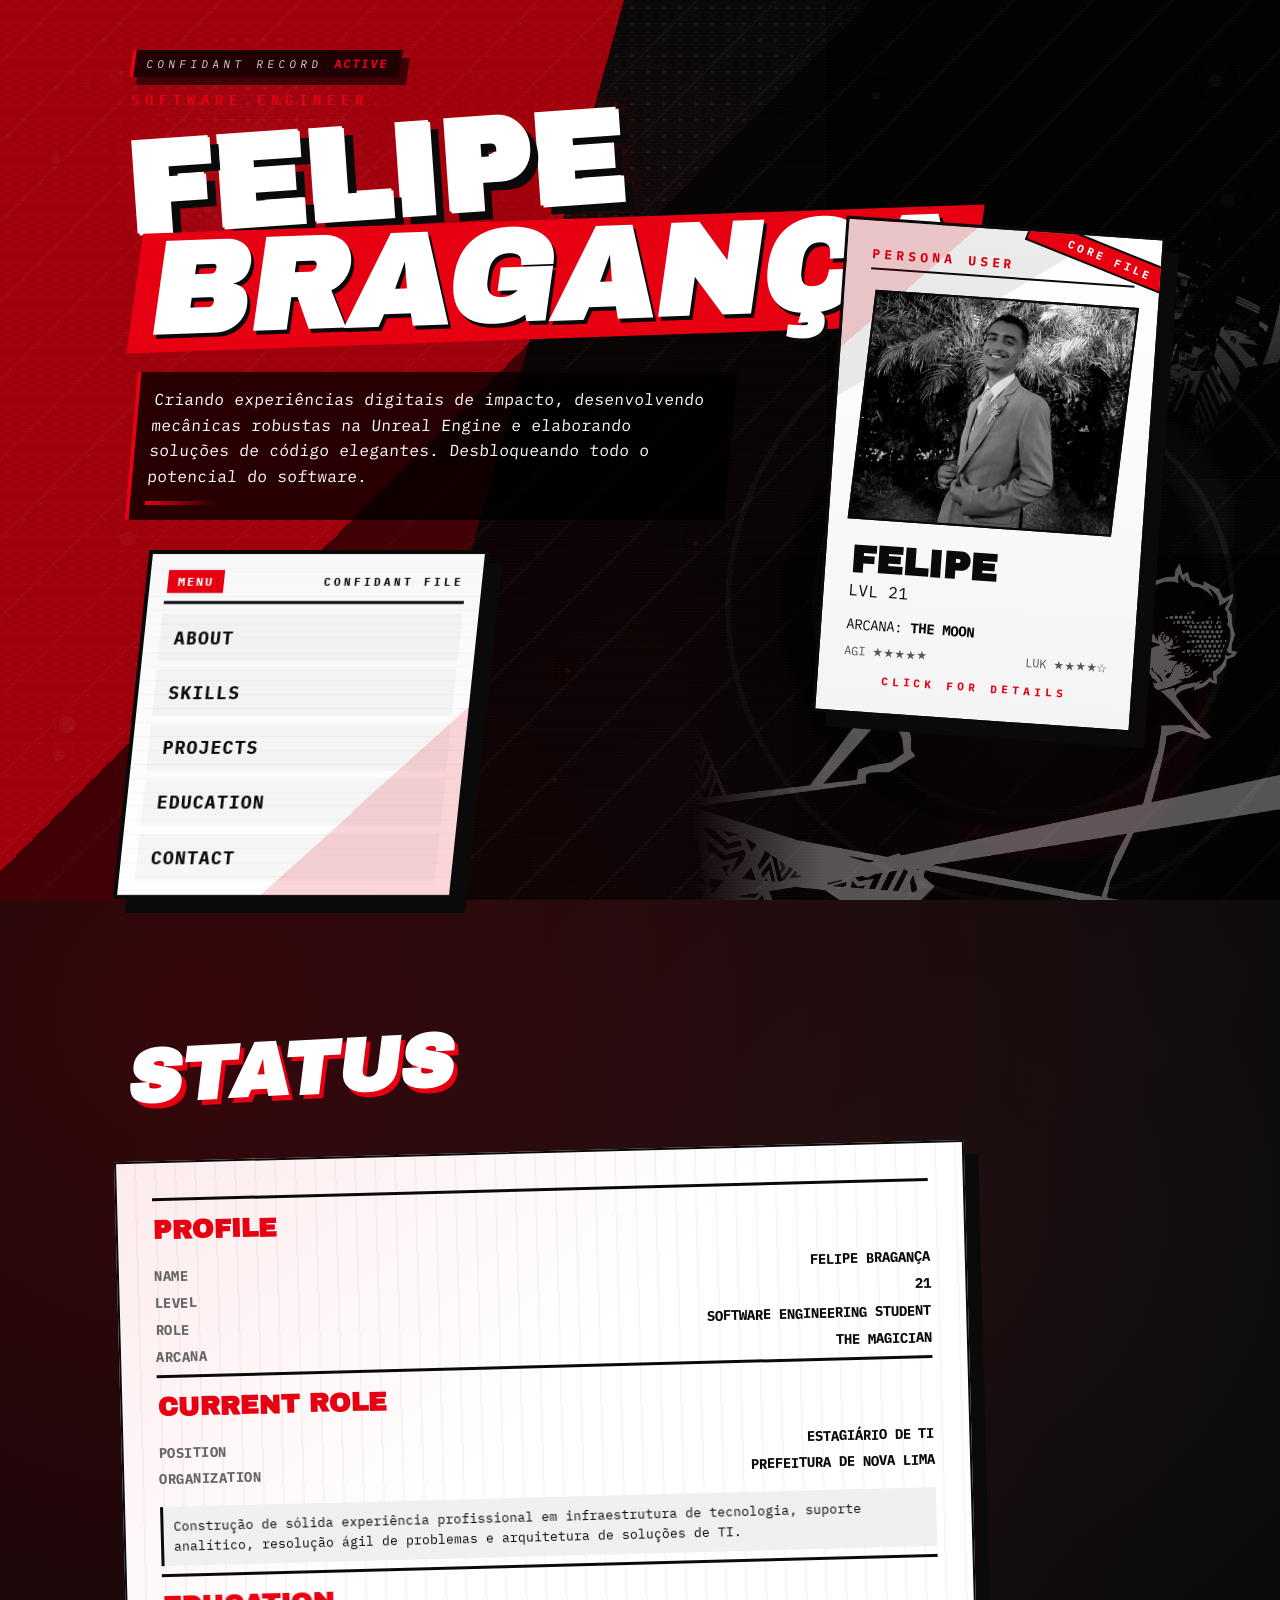
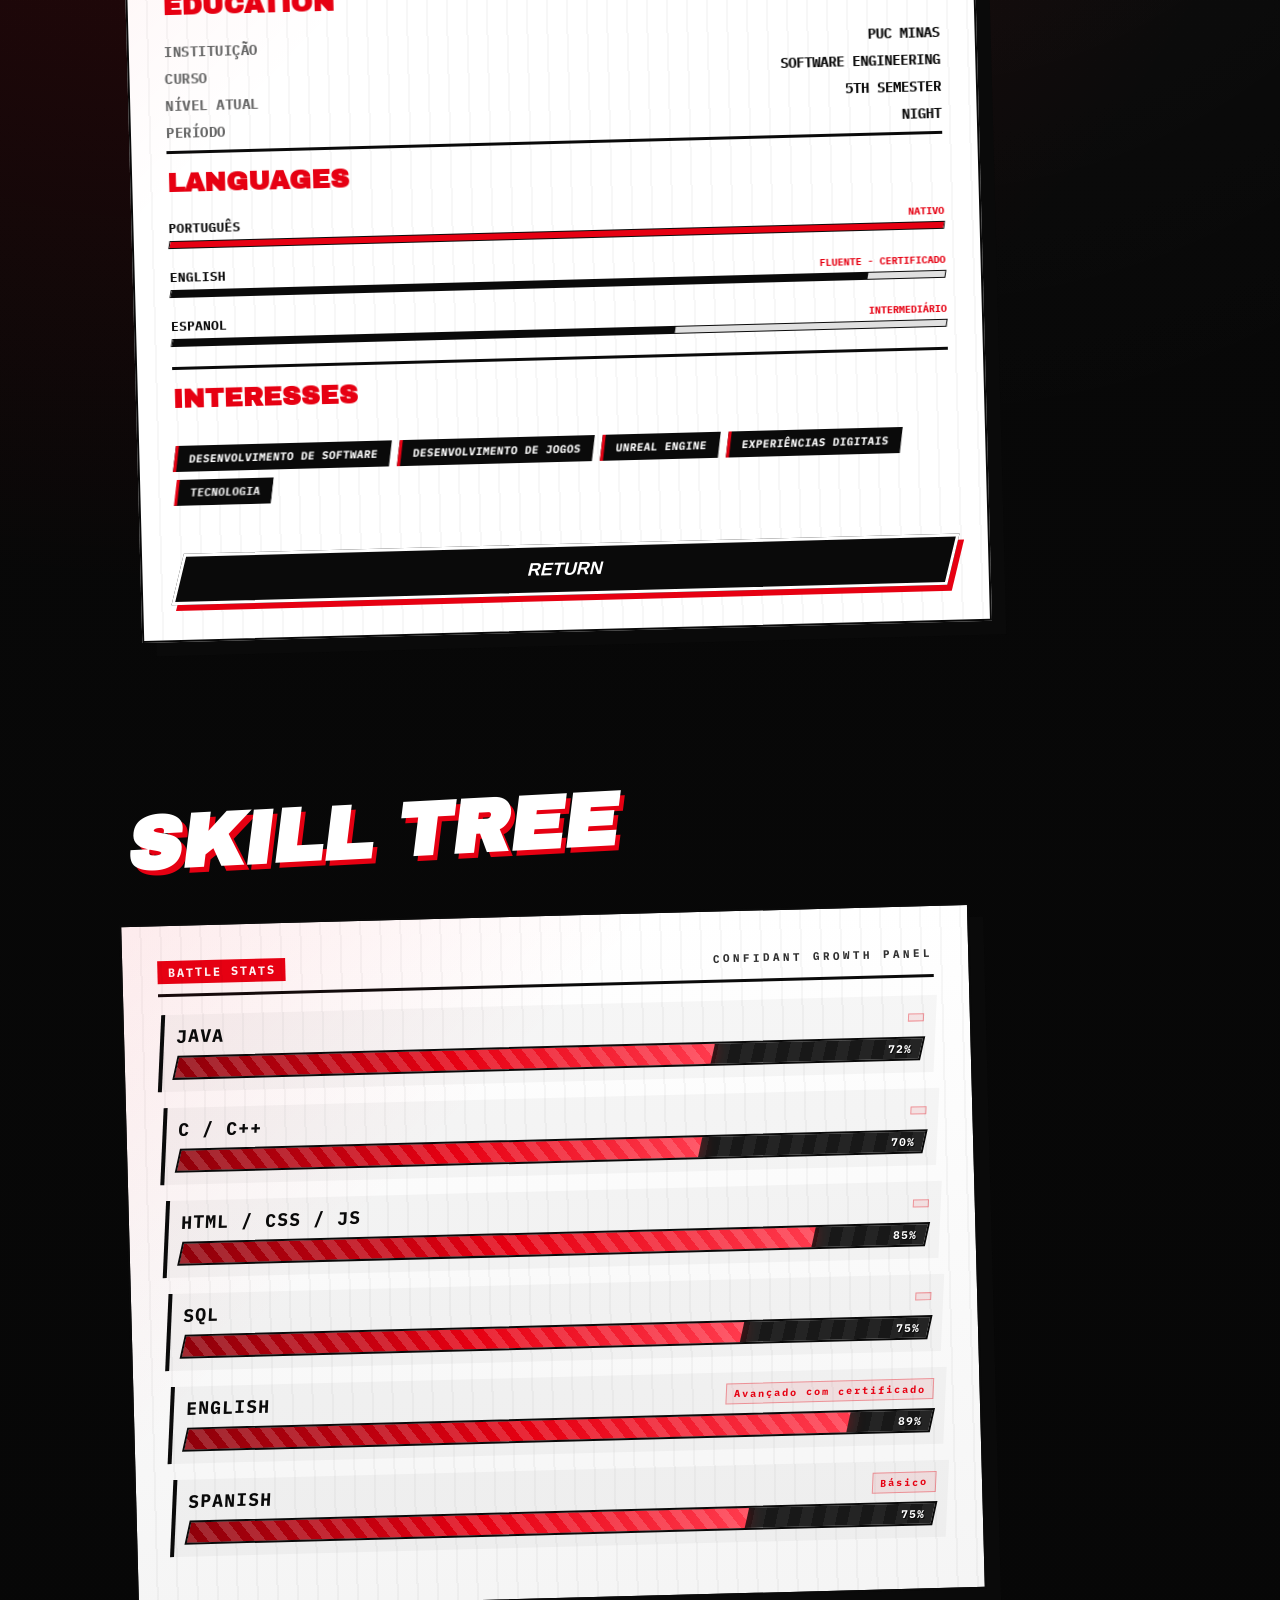
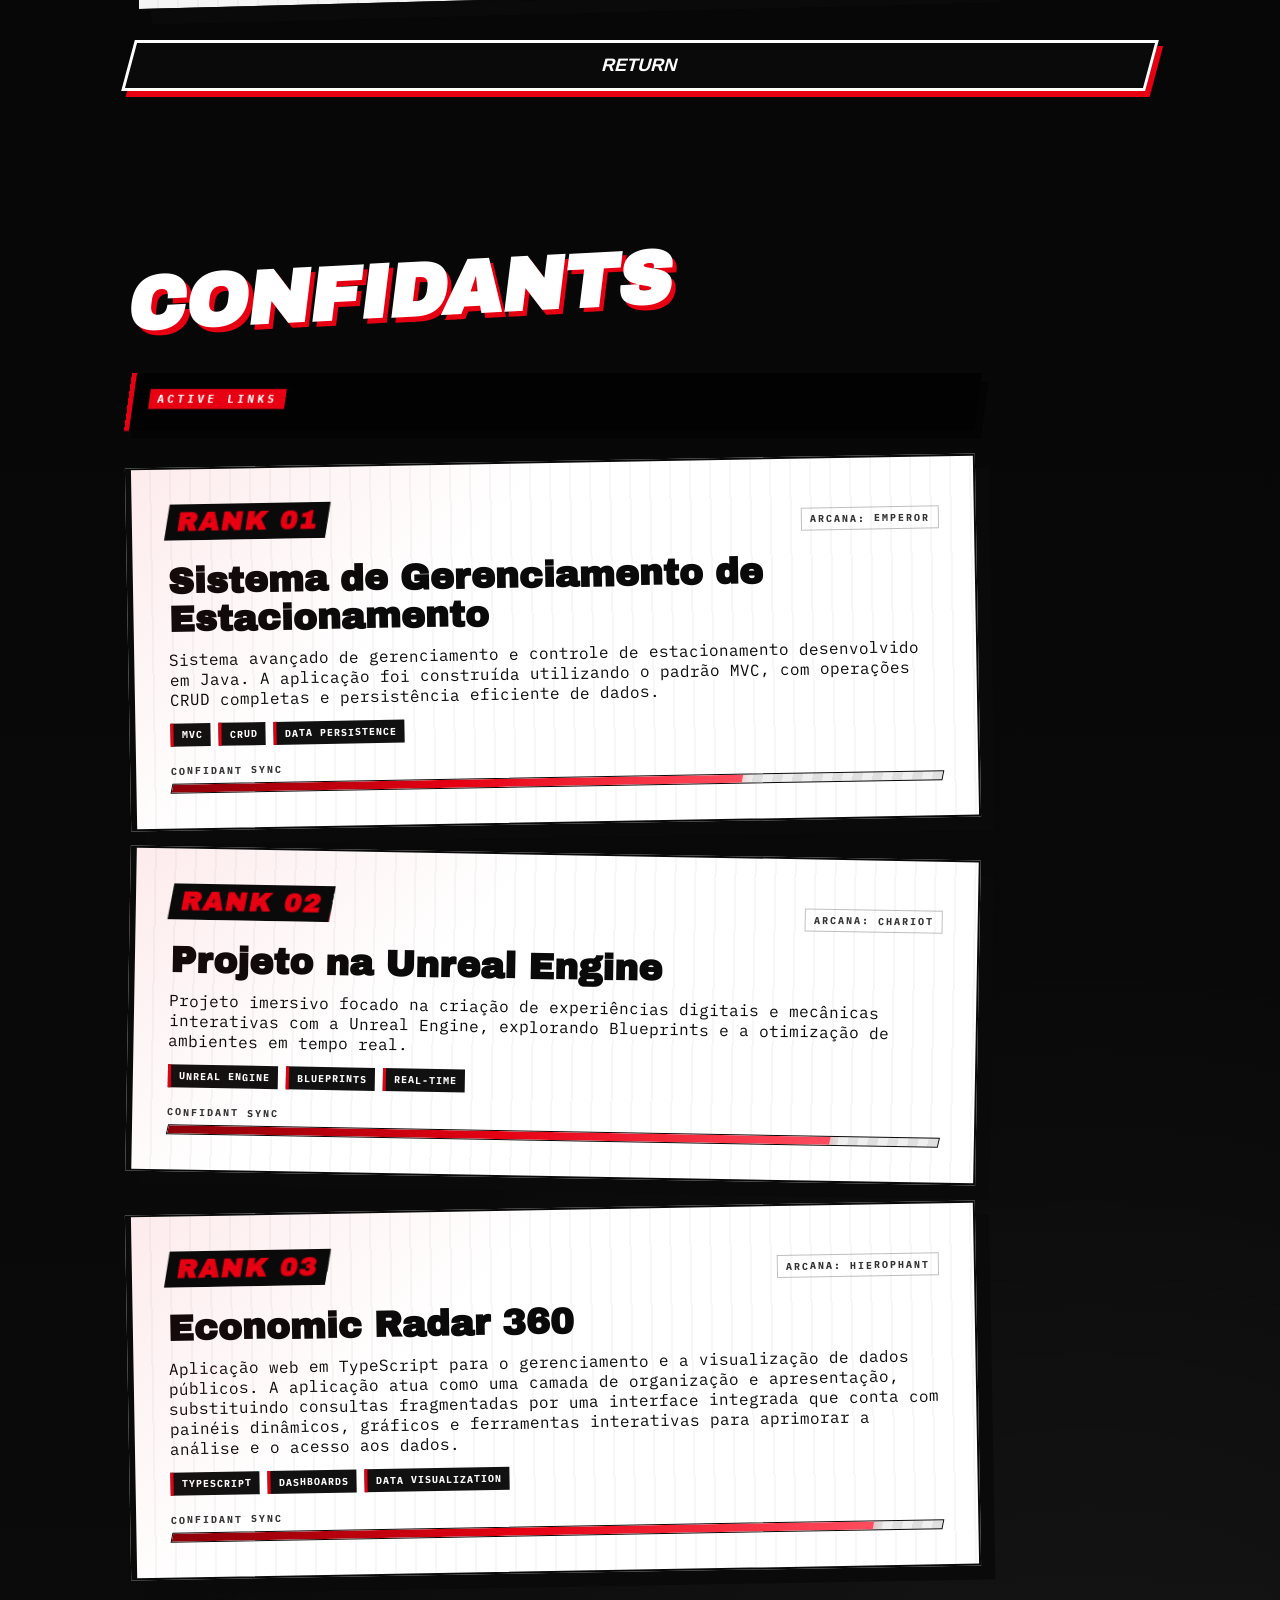
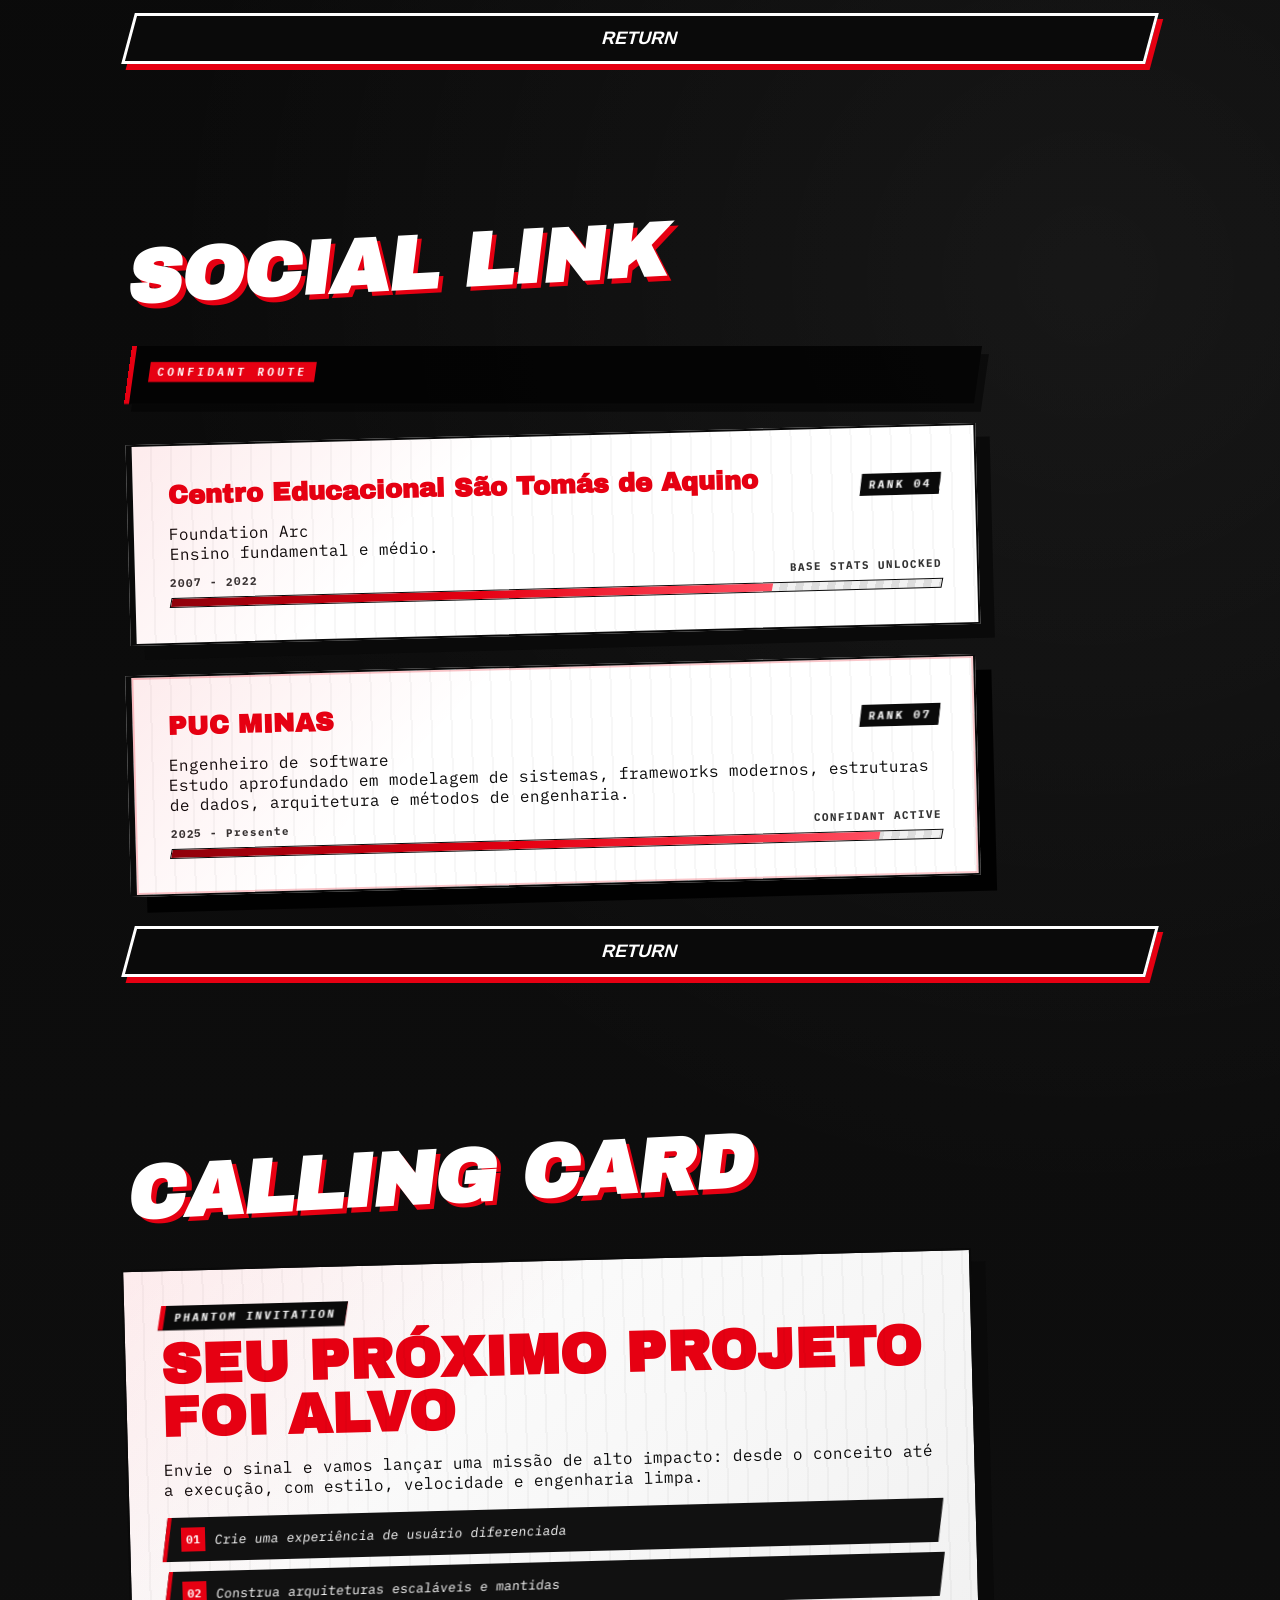
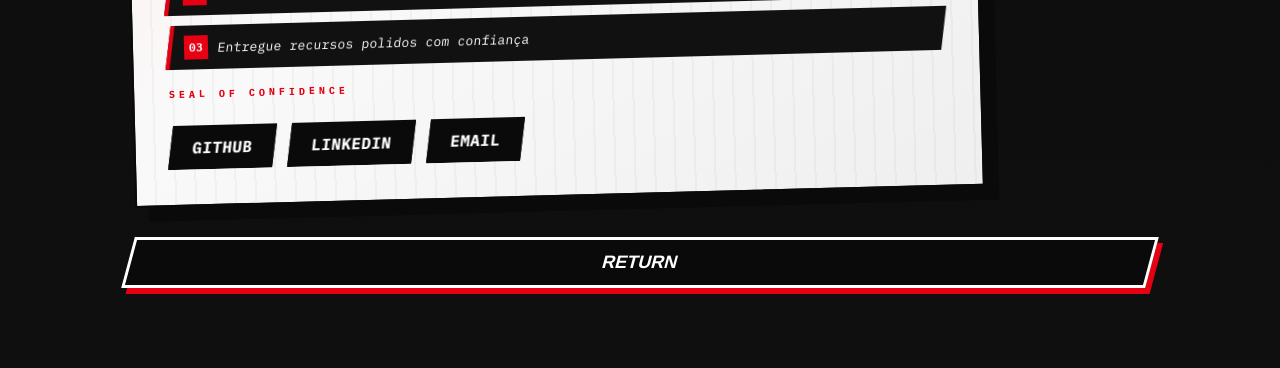
==== commit 49f8db3f: "Alterações das imagens" ====
--- a/persona.html
+++ b/persona.html
@@ -82,7 +82,7 @@
                     FELIPE <span>BRAGANÇA</span>
                 </h1>
                 <p class="hero-text">
-                    Creating impactful digital experiences, building robust mechanics in Unreal Engine, and shaping elegant code solutions. Unlocking software's full potential.
+                    Criando experiências digitais de impacto, desenvolvendo mecânicas robustas na Unreal Engine e elaborando soluções de código elegantes. Desbloqueando todo o potencial do software.
                 </p>
                 <nav class="main-menu" aria-label="Primary navigation">
                     <div class="main-menu-top">
@@ -121,7 +121,7 @@
                 <h2>FELIPE</h2>
                 <p>LVL 21</p>
                 <div class="arcana">
-                    ARCANA: <strong>THE MAGICIAN</strong>
+                    ARCANA: <strong>THE MOON</strong>
                 </div>
                 <div class="stats-badge">
                     <span>AGI ★★★★★</span>
@@ -140,59 +140,58 @@
                     <div class="status-line"><span>NAME</span><strong>FELIPE BRAGANÇA</strong></div>
                     <div class="status-line"><span>LEVEL</span><strong>21</strong></div>
                     <div class="status-line"><span>ROLE</span><strong>SOFTWARE ENGINEERING STUDENT</strong></div>
-                    <div class="status-line"><span>ARCANA</span><strong>THE MAGICIAN</strong></div>
+                    <div class="status-line"><span>ARCANA</span><strong>THE MAGICIAN</strong>
                 </div>
 
                 <div class="status-block">
                     <h3>CURRENT ROLE</h3>
-                    <div class="status-line"><span>POSITION</span><strong>IT INTERN</strong></div>
-                    <div class="status-line"><span>ORGANIZATION</span><strong>NOVA LIMA CITY HALL</strong></div>
+                    <div class="status-line"><span>POSITION</span><strong>ESTAGIÁRIO DE TI</strong></div>
+                    <div class="status-line"><span>ORGANIZATION</span><strong>PREFEITURA DE NOVA LIMA</strong></div>
                     <div class="status-description">
-                        Building solid professional experience with technology infrastructure, analytical support, fast problem solving, and IT solution architecture.
-                    </div>
+                       Construção de sólida experiência profissional em infraestrutura de tecnologia, suporte analítico, resolução ágil de problemas e arquitetura de soluções de TI.
                 </div>
 
                 <div class="status-block">
                     <h3>EDUCATION</h3>
-                    <div class="status-line"><span>INSTITUTION</span><strong>PUC MINAS</strong></div>
-                    <div class="status-line"><span>COURSE</span><strong>SOFTWARE ENGINEERING</strong></div>
-                    <div class="status-line"><span>CURRENT LEVEL</span><strong>5TH SEMESTER</strong></div>
-                    <div class="status-line"><span>SHIFT</span><strong>NIGHT</strong></div>
+                    <div class="status-line"><span>INSTITUIÇÃO</span><strong>PUC MINAS</strong></div>
+                    <div class="status-line"><span>CURSO</span><strong>SOFTWARE ENGINEERING</strong></div>
+                    <div class="status-line"><span>NÍVEL ATUAL</span><strong>5TH SEMESTER</strong></div>
+                    <div class="status-line"><span>PERÍODO</span><strong>NIGHT</strong></div>
                 </div>
 
                 <div class="status-block">
                     <h3>LANGUAGES</h3>
                     <div class="language-item">
                         <div class="language-header">
-                            <span>PORTUGUESE</span>
-                            <small>NATIVE</small>
+                            <span>PORTUGUÊS</span>
+                            <small>NATIVO</small>
                         </div>
                         <div class="language-bar"><div class="language-fill native" style="width: 100%"></div></div>
                     </div>
                     <div class="language-item">
                         <div class="language-header">
                             <span>ENGLISH</span>
-                            <small>FLUENT - CERTIFIED</small>
+                            <small>FLUENTE - CERTIFICADO</small>
                         </div>
                         <div class="language-bar"><div class="language-fill english" style="width: 90%"></div></div>
                     </div>
                     <div class="language-item">
                         <div class="language-header">
-                            <span>SPANISH</span>
-                            <small>INTERMEDIATE</small>
+                            <span>ESPANOL</span>
+                            <small>INTERMEDIÁRIO</small>
                         </div>
-                        <div class="language-bar"><div class="language-fill spanish" style="width: 55%"></div></div>
+                        <div class="language-bar"><div class="language-fill spanish" style="width: 65%"></div>
                     </div>
                 </div>
 
                 <div class="status-block interests-block">
-                    <h3>INTERESTS</h3>
+                    <h3>INTERESSES</h3>
                     <div class="tags">
-                        <span>SOFTWARE DEVELOPMENT</span>
-                        <span>GAME DEVELOPMENT</span>
+                        <span>DESENVOLVIMENTO DE SOFTWARE</span>
+                        <span> DESENVOLVIMENTO DE JOGOS</span>
                         <span>UNREAL ENGINE</span>
-                        <span>DIGITAL EXPERIENCES</span>
-                        <span>TECHNOLOGY</span>
+                        <span>EXPERIÊNCIAS DIGITAIS</span>
+                        <span>TECNOLOGIA</span>
                     </div>
                 </div>
             </div>
@@ -210,44 +209,45 @@
                 <div class="skill">
                     <div class="skill-head">
                         <span>JAVA</span>
-                        <small>TACTICAL</small>
+                        <small></small>
                     </div>
                     <div class="bar"><div class="fill" data-level="72"></div><b class="skill-value">0%</b></div>
                 </div>
                 <div class="skill">
                     <div class="skill-head">
                         <span>C / C++</span>
-                        <small>ENGINE CORE</small>
+                        <small></small>
                     </div>
                     <div class="bar"><div class="fill" data-level="70"></div><b class="skill-value">0%</b></div>
                 </div>
                 <div class="skill">
                     <div class="skill-head">
                         <span>HTML / CSS / JS</span>
-                        <small>UI PHANTOM</small>
+                        <small></small>
                     </div>
                     <div class="bar"><div class="fill" data-level="85"></div><b class="skill-value">0%</b></div>
                 </div>
                 <div class="skill">
                     <div class="skill-head">
                         <span>SQL</span>
-                        <small>DATA CONTROL</small>
+                        <small></small>
                     </div>
                     <div class="bar"><div class="fill" data-level="75"></div><b class="skill-value">0%</b></div>
                 </div>
                 <div class="skill">
                     <div class="skill-head">
                         <span>ENGLISH</span>
-                        <small>GLOBAL LINK</small>
+                        <small>Avançado com certificado</small>
                     </div>
                     <div class="bar"><div class="fill" data-level="89"></div><b class="skill-value">0%</b></div>
                 </div>
                 <div class="skill">
                     <div class="skill-head">
                         <span>SPANISH</span>
-                        <small>SUPPORT</small>
+                        <small>Básico</small>
                     </div>
                     <div class="bar"><div class="fill" data-level="75"></div><b class="skill-value">0%</b></div>
+                </div>
                 </div>
             </div>
             <button class="return-button">RETURN</button>
@@ -259,15 +259,15 @@
             <div class="projects-grid">
                 <div class="confidants-hud">
                     <span class="confidants-hud-tag">ACTIVE LINKS</span>
-                    <p>Each project is treated as a confidant path with rank progression, specialty, and execution impact.</p>
+                    <p></p>
                 </div>
                 <div class="content-card project">
                     <div class="confidant-top">
                         <h3 class="rank-badge">RANK 01</h3>
                         <span class="confidant-arcana">ARCANA: EMPEROR</span>
                     </div>
-                    <h4>Java Parking System</h4>
-                    <p>Advanced parking management and control system developed in Java. The application was built using the MVC pattern, with full CRUD operations and efficient data persistence.</p>
+                    <h4>Sistema de Gerenciamento de Estacionamento</h4>
+                    <p>Sistema avançado de gerenciamento e controle de estacionamento desenvolvido em Java. A aplicação foi construída utilizando o padrão MVC, com operações CRUD completas e persistência eficiente de dados.</p>
                     <ul class="confidant-tags">
                         <li>MVC</li>
                         <li>CRUD</li>
@@ -283,8 +283,8 @@
                         <h3 class="rank-badge">RANK 02</h3>
                         <span class="confidant-arcana">ARCANA: CHARIOT</span>
                     </div>
-                    <h4>Unreal Engine Core Project</h4>
-                    <p>Immersive project focused on creating digital experiences and interactive mechanics with Unreal Engine, exploring Blueprints and real-time environment optimization.</p>
+                    <h4>Projeto na Unreal Engine</h4>
+                    <p>Projeto imersivo focado na criação de experiências digitais e mecânicas interativas com a Unreal Engine, explorando Blueprints e a otimização de ambientes em tempo real.</p>
                     <ul class="confidant-tags">
                         <li>UNREAL ENGINE</li>
                         <li>BLUEPRINTS</li>
@@ -301,7 +301,7 @@
                         <span class="confidant-arcana">ARCANA: HIEROPHANT</span>
                     </div>
                     <h4>Economic Radar 360</h4>
-                    <p>TypeScript web application for managing and visualizing public data. The app acts as an organization and presentation layer, replacing fragmented queries with an integrated interface featuring dynamic dashboards, charts, and interactive tools to improve analysis and access to data.</p>
+                    <p>Aplicação web em TypeScript para o gerenciamento e a visualização de dados públicos. A aplicação atua como uma camada de organização e apresentação, substituindo consultas fragmentadas por uma interface integrada que conta com painéis dinâmicos, gráficos e ferramentas interativas para aprimorar a análise e o acesso aos dados.</p>
                     <ul class="confidant-tags">
                         <li>TYPESCRIPT</li>
                         <li>DASHBOARDS</li>
@@ -322,7 +322,7 @@
             <div class="education-grid">
                 <div class="social-link-hud">
                     <span class="social-link-badge">CONFIDANT ROUTE</span>
-                    <p>Your academic and professional growth path shown like a Persona Social Link progression.</p>
+                    <p></p>
                 </div>
                 <div class="content-card social-link-card">
                     <div class="social-link-top">
@@ -330,7 +330,7 @@
                         <span class="social-rank">RANK 04</span>
                     </div>
                     <p class="accent-text">Foundation Arc</p>
-                    <p>Primary and secondary education with focus on communication, logic, and learning discipline.</p>
+                    <p>Ensino fundamental e médio.</p>
                     <div class="social-meta">
                         <span>2007 - 2022</span>
                         <span>BASE STATS UNLOCKED</span>
@@ -344,10 +344,10 @@
                         <h3>PUC MINAS</h3>
                         <span class="social-rank">RANK 07</span>
                     </div>
-                    <p class="accent-text">Software Engineering</p>
-                    <p>Focused study in systems modeling, modern frameworks, data structures, architecture, and engineering methods.</p>
+                    <p class="accent-text">Engenheiro de software</p>
+                    <p>Estudo aprofundado em modelagem de sistemas, frameworks modernos, estruturas de dados, arquitetura e métodos de engenharia.</p>
                     <div class="social-meta">
-                        <span>2025 - Present</span>
+                        <span>2025 - Presente</span>
                         <span>CONFIDANT ACTIVE</span>
                     </div>
                     <div class="social-link-meter">
@@ -363,12 +363,12 @@
             <h2>CALLING CARD</h2>
             <div class="content-card calling-card-box">
                 <div class="calling-stamp">PHANTOM INVITATION</div>
-                <h3>YOUR NEXT PROJECT HAS BEEN TARGETED</h3>
-                <p>Send the signal and let's launch a high-impact mission: from concept to execution, with style, speed, and clean engineering.</p>
+                <h3>SEU PRÓXIMO PROJETO FOI ALVO</h3>
+                <p>Envie o sinal e vamos lançar uma missão de alto impacto: desde o conceito até a execução, com estilo, velocidade e engenharia limpa.</p>
                 <ul class="calling-objectives">
-                    <li><span>01</span> Design a distinctive user experience</li>
-                    <li><span>02</span> Build scalable and maintainable architecture</li>
-                    <li><span>03</span> Deliver polished features with confidence</li>
+                    <li><span>01</span> Crie uma experiência de usuário diferenciada</li>
+                    <li><span>02</span> Construa arquiteturas escaláveis e mantidas</li>
+                    <li><span>03</span> Entregue recursos polidos com confiança</li>
                 </ul>
                 <div class="calling-seal">SEAL OF CONFIDENCE</div>
                 <div class="links-group">
@@ -393,7 +393,7 @@
                 <h2 id="persona-modal-title">FELIPE</h2>
                 <p>LVL 21</p>
                 <div class="arcana">
-                    ARCANA: <strong>THE MAGICIAN</strong>
+                    ARCANA: <strong>THE MOON</strong>
                 </div>
                 <div class="stats-badge">
                     <span>AGI ★★★★★</span>
@@ -405,23 +405,23 @@
                 <div class="persona-info-grid">
                     <div class="persona-info-item">
                         <span>ROLE</span>
-                        <strong>Software Engineer</strong>
+                        <strong>Engenheiro de Software</strong>
                     </div>
                     <div class="persona-info-item">
                         <span>FOCUS</span>
-                        <strong>Games, Web, Systems</strong>
+                        <strong>Jogos, web, sistemas</strong>
                     </div>
                     <div class="persona-info-item">
-                        <span>SUPPORT</span>
+                        <span>SUPPORTe</span>
                         <strong>Unreal Engine / Java / JS</strong>
                     </div>
                     <div class="persona-info-item">
                         <span>MISSION</span>
-                        <strong>Build elegant digital experiences</strong>
+                        <strong>Construindo experiências digitais elegantes</strong>
                     </div>
                 </div>
                 <p class="persona-modal-text">
-                    Card analysis complete. This unit excels at creative problem solving, fast learning, and high-impact execution.
+                    Análise do cartão concluída. Esta unidade se destaca em resolução criativa de problemas, aprendizado rápido e execução de alto impacto.
                 </p>
             </div>
         </div>
--- a/css/persona.css
+++ b/css/persona.css
@@ -1209,7 +1209,7 @@
     bottom: 0;
     width: min(48vw, 760px);
     height: 100vh;
-    background-image: url(../assets/images/persona-background.jpg);
+    background-image: url(../assets/images/joker-image.jpg);
     background-size: contain;
     background-position: bottom right;
     background-repeat: no-repeat;
@@ -1219,6 +1219,19 @@
     filter: grayscale(100%) contrast(155%) brightness(0.95);
     mask-image: linear-gradient(90deg, transparent 0%, black 22%, black 100%);
     animation: personaDrift 10s ease-in-out infinite alternate;
+}
+
+.bg-persona-art::before {
+    content: "";
+    position: absolute;
+    inset: 0;
+    background-image: url(../assets/images/persona-background.jpg);
+    background-size: 78% auto;
+    background-position: top right;
+    background-repeat: no-repeat;
+    opacity: 0.72;
+    filter: grayscale(100%) contrast(145%) brightness(0.95);
+    pointer-events: none;
 }
 
 @keyframes personaDrift {
